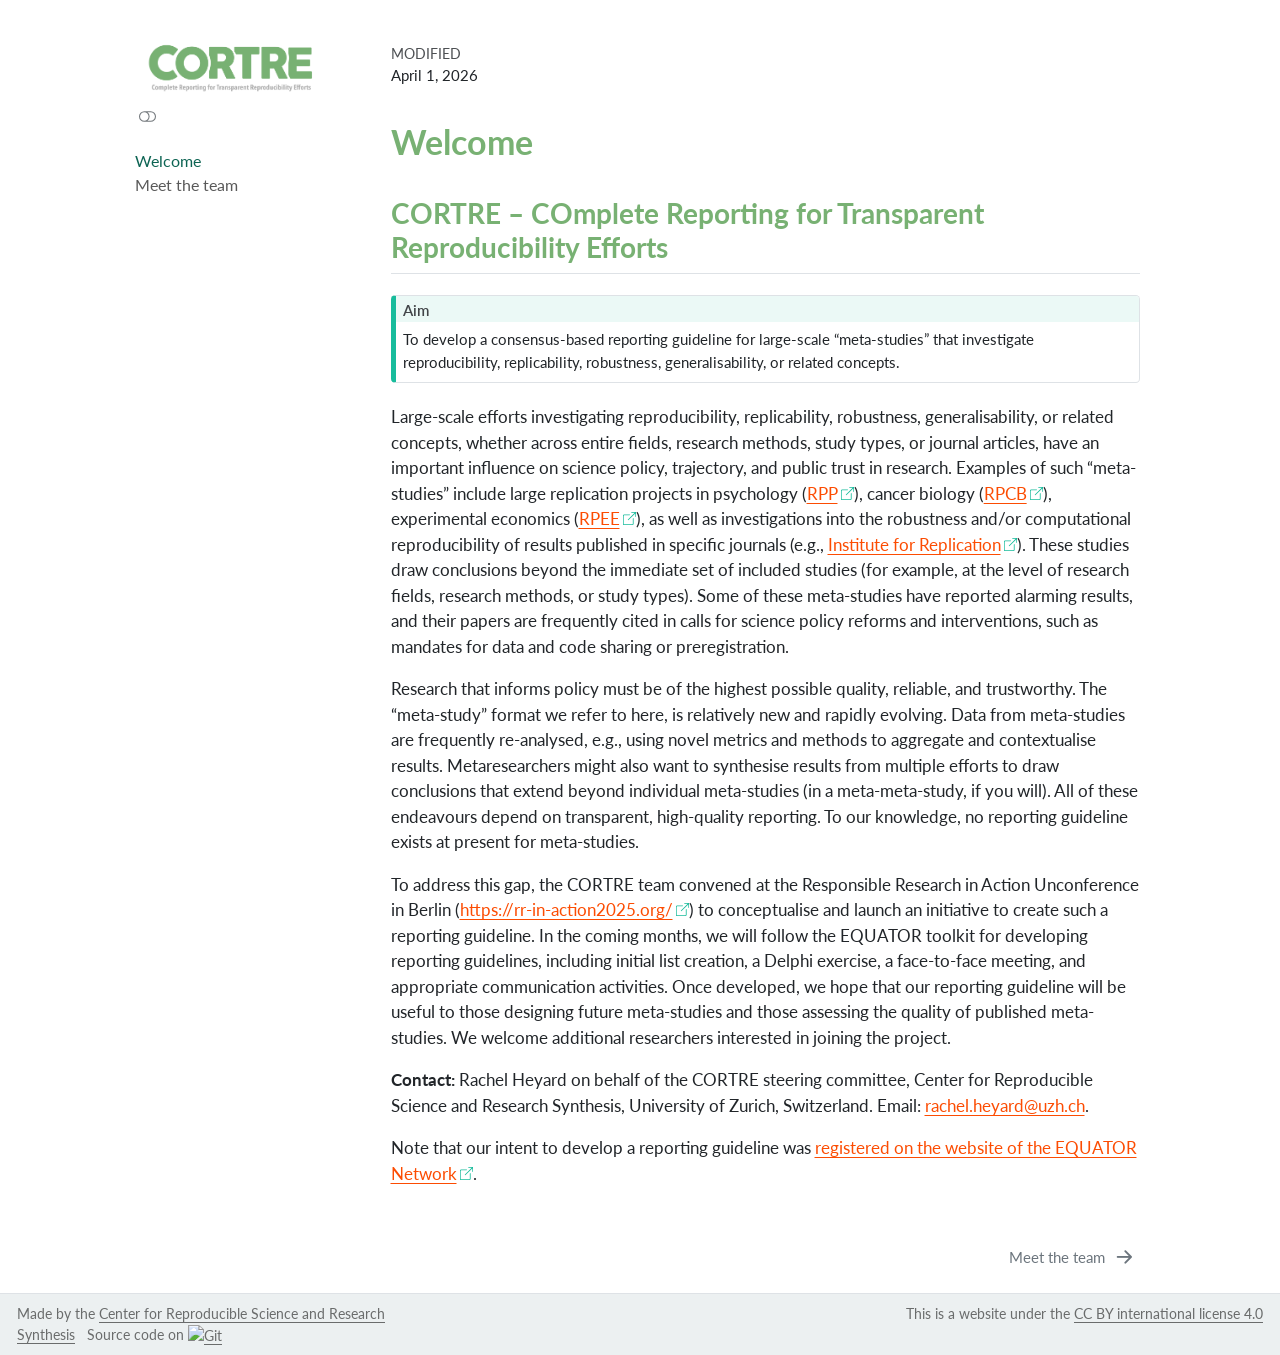
==== index.html @ 46eee714 "Built site for gh-pages" ====
<!DOCTYPE html>
<html xmlns="http://www.w3.org/1999/xhtml" lang="en" xml:lang="en"><head>

<meta charset="utf-8">
<meta name="generator" content="quarto-1.9.36">

<meta name="viewport" content="width=device-width, initial-scale=1.0, user-scalable=yes">

<meta name="author" content="Center for Reproducible Science and Research Synthesis">

<title>Welcome – CORTRE</title>
<style>
/* Default styles provided by pandoc.
** See https://pandoc.org/MANUAL.html#variables-for-html for config info.
*/
code{white-space: pre-wrap;}
span.smallcaps{font-variant: small-caps;}
div.columns{display: flex; gap: min(4vw, 1.5em);}
div.column{flex: auto; overflow-x: auto;}
div.hanging-indent{margin-left: 1.5em; text-indent: -1.5em;}
ul.task-list{list-style: none;}
ul.task-list li input[type="checkbox"] {
  width: 0.8em;
  margin: 0 0.8em 0.2em -1em; /* quarto-specific, see https://github.com/quarto-dev/quarto-cli/issues/4556 */ 
  vertical-align: middle;
}
</style>


<script src="site_libs/quarto-nav/quarto-nav.js"></script>
<script src="site_libs/quarto-nav/headroom.min.js"></script>
<script src="site_libs/clipboard/clipboard.min.js"></script>
<script src="site_libs/quarto-search/autocomplete.umd.js"></script>
<script src="site_libs/quarto-search/fuse.min.js"></script>
<script src="site_libs/quarto-search/quarto-search.js"></script>
<meta name="quarto:offset" content="./">
<link href="./team/index.html" rel="next">
<link href="./img/logo.png" rel="icon" type="image/png">
<script src="site_libs/quarto-html/quarto.js" type="module"></script>
<script src="site_libs/quarto-html/tabsets/tabsets.js" type="module"></script>
<script src="site_libs/quarto-html/popper.min.js"></script>
<script src="site_libs/quarto-html/tippy.umd.min.js"></script>
<script src="site_libs/quarto-html/anchor.min.js"></script>
<link href="site_libs/quarto-html/tippy.css" rel="stylesheet">
<link href="site_libs/quarto-html/quarto-syntax-highlighting-845c23b38eaddc0f92fda52bfe77a8c8.css" rel="stylesheet" class="quarto-color-scheme" id="quarto-text-highlighting-styles">
<link href="site_libs/quarto-html/quarto-syntax-highlighting-dark-f418161beb48e0141c760e455f12af2c.css" rel="stylesheet" class="quarto-color-scheme quarto-color-alternate" id="quarto-text-highlighting-styles">
<link href="site_libs/quarto-html/quarto-syntax-highlighting-845c23b38eaddc0f92fda52bfe77a8c8.css" rel="stylesheet" class="quarto-color-scheme-extra" id="quarto-text-highlighting-styles">
<script src="site_libs/bootstrap/bootstrap.min.js"></script>
<link href="site_libs/bootstrap/bootstrap-icons.css" rel="stylesheet">
<link href="site_libs/bootstrap/bootstrap-385b3a65d18383cbe34762a9bac8a196.min.css" rel="stylesheet" append-hash="true" class="quarto-color-scheme" id="quarto-bootstrap" data-mode="light">
<link href="site_libs/bootstrap/bootstrap-dark-27060ea5892d3bb1ace6aab921f04edb.min.css" rel="stylesheet" append-hash="true" class="quarto-color-scheme quarto-color-alternate" id="quarto-bootstrap" data-mode="dark">
<link href="site_libs/bootstrap/bootstrap-385b3a65d18383cbe34762a9bac8a196.min.css" rel="stylesheet" append-hash="true" class="quarto-color-scheme-extra" id="quarto-bootstrap" data-mode="light">
<script id="quarto-search-options" type="application/json">{
  "location": "sidebar",
  "copy-button": false,
  "collapse-after": 3,
  "panel-placement": "start",
  "type": "textbox",
  "limit": 50,
  "keyboard-shortcut": [
    "f",
    "/",
    "s"
  ],
  "show-item-context": false,
  "language": {
    "search-no-results-text": "No results",
    "search-matching-documents-text": "matching documents",
    "search-copy-link-title": "Copy link to search",
    "search-hide-matches-text": "Hide additional matches",
    "search-more-match-text": "more match in this document",
    "search-more-matches-text": "more matches in this document",
    "search-clear-button-title": "Clear",
    "search-text-placeholder": "",
    "search-detached-cancel-button-title": "Cancel",
    "search-submit-button-title": "Submit",
    "search-label": "Search"
  }
}</script>


<link rel="stylesheet" href="styles.css">
</head>

<body class="nav-sidebar floating fullcontent quarto-light"><script id="quarto-html-before-body" type="application/javascript">
    const toggleBodyColorMode = (bsSheetEl) => {
      const mode = bsSheetEl.getAttribute("data-mode");
      const bodyEl = window.document.querySelector("body");
      if (mode === "dark") {
        bodyEl.classList.add("quarto-dark");
        bodyEl.classList.remove("quarto-light");
      } else {
        bodyEl.classList.add("quarto-light");
        bodyEl.classList.remove("quarto-dark");
      }
    }
    const toggleBodyColorPrimary = () => {
      const bsSheetEl = window.document.querySelector("link#quarto-bootstrap:not([rel=disabled-stylesheet])");
      if (bsSheetEl) {
        toggleBodyColorMode(bsSheetEl);
      }
    }
    const setColorSchemeToggle = (alternate) => {
      const toggles = window.document.querySelectorAll('.quarto-color-scheme-toggle');
      for (let i=0; i < toggles.length; i++) {
        const toggle = toggles[i];
        if (toggle) {
          if (alternate) {
            toggle.classList.add("alternate");
          } else {
            toggle.classList.remove("alternate");
          }
        }
      }
    };
    const toggleColorMode = (alternate) => {
      // Switch the stylesheets
      const primaryStylesheets = window.document.querySelectorAll('link.quarto-color-scheme:not(.quarto-color-alternate)');
      const alternateStylesheets = window.document.querySelectorAll('link.quarto-color-scheme.quarto-color-alternate');
      manageTransitions('#quarto-margin-sidebar .nav-link', false);
      if (alternate) {
        // note: dark is layered on light, we don't disable primary!
        enableStylesheet(alternateStylesheets);
        for (const sheetNode of alternateStylesheets) {
          if (sheetNode.id === "quarto-bootstrap") {
            toggleBodyColorMode(sheetNode);
          }
        }
      } else {
        disableStylesheet(alternateStylesheets);
        enableStylesheet(primaryStylesheets)
        toggleBodyColorPrimary();
      }
      manageTransitions('#quarto-margin-sidebar .nav-link', true);
      // Switch the toggles
      setColorSchemeToggle(alternate)
      // Hack to workaround the fact that safari doesn't
      // properly recolor the scrollbar when toggling (#1455)
      if (navigator.userAgent.indexOf('Safari') > 0 && navigator.userAgent.indexOf('Chrome') == -1) {
        manageTransitions("body", false);
        window.scrollTo(0, 1);
        setTimeout(() => {
          window.scrollTo(0, 0);
          manageTransitions("body", true);
        }, 40);
      }
    }
    const disableStylesheet = (stylesheets) => {
      for (let i=0; i < stylesheets.length; i++) {
        const stylesheet = stylesheets[i];
        stylesheet.rel = 'disabled-stylesheet';
      }
    }
    const enableStylesheet = (stylesheets) => {
      for (let i=0; i < stylesheets.length; i++) {
        const stylesheet = stylesheets[i];
        if(stylesheet.rel !== 'stylesheet') { // for Chrome, which will still FOUC without this check
          stylesheet.rel = 'stylesheet';
        }
      }
    }
    const manageTransitions = (selector, allowTransitions) => {
      const els = window.document.querySelectorAll(selector);
      for (let i=0; i < els.length; i++) {
        const el = els[i];
        if (allowTransitions) {
          el.classList.remove('notransition');
        } else {
          el.classList.add('notransition');
        }
      }
    }
    const isFileUrl = () => {
      return window.location.protocol === 'file:';
    }
    const hasAlternateSentinel = () => {
      let styleSentinel = getColorSchemeSentinel();
      if (styleSentinel !== null) {
        return styleSentinel === "alternate";
      } else {
        return false;
      }
    }
    const setStyleSentinel = (alternate) => {
      const value = alternate ? "alternate" : "default";
      if (!isFileUrl()) {
        window.localStorage.setItem("quarto-color-scheme", value);
      } else {
        localAlternateSentinel = value;
      }
    }
    const getColorSchemeSentinel = () => {
      if (!isFileUrl()) {
        const storageValue = window.localStorage.getItem("quarto-color-scheme");
        return storageValue != null ? storageValue : localAlternateSentinel;
      } else {
        return localAlternateSentinel;
      }
    }
    const toggleGiscusIfUsed = (isAlternate, darkModeDefault) => {
      const baseTheme = document.querySelector('#giscus-base-theme')?.value ?? 'light';
      const alternateTheme = document.querySelector('#giscus-alt-theme')?.value ?? 'dark';
      let newTheme = '';
      if(authorPrefersDark) {
        newTheme = isAlternate ? baseTheme : alternateTheme;
      } else {
        newTheme = isAlternate ? alternateTheme : baseTheme;
      }
      const changeGiscusTheme = () => {
        // From: https://github.com/giscus/giscus/issues/336
        const sendMessage = (message) => {
          const iframe = document.querySelector('iframe.giscus-frame');
          if (!iframe) return;
          iframe.contentWindow.postMessage({ giscus: message }, 'https://giscus.app');
        }
        sendMessage({
          setConfig: {
            theme: newTheme
          }
        });
      }
      const isGiscussLoaded = window.document.querySelector('iframe.giscus-frame') !== null;
      if (isGiscussLoaded) {
        changeGiscusTheme();
      }
    };
    const authorPrefersDark = false;
    const darkModeDefault = authorPrefersDark;
      document.querySelector('link#quarto-text-highlighting-styles.quarto-color-scheme-extra').rel = 'disabled-stylesheet';
      document.querySelector('link#quarto-bootstrap.quarto-color-scheme-extra').rel = 'disabled-stylesheet';
    let localAlternateSentinel = darkModeDefault ? 'alternate' : 'default';
    // Dark / light mode switch
    window.quartoToggleColorScheme = () => {
      // Read the current dark / light value
      let toAlternate = !hasAlternateSentinel();
      toggleColorMode(toAlternate);
      setStyleSentinel(toAlternate);
      toggleGiscusIfUsed(toAlternate, darkModeDefault);
      window.dispatchEvent(new Event('resize'));
    };
    // Switch to dark mode if need be
    if (hasAlternateSentinel()) {
      toggleColorMode(true);
    } else {
      toggleColorMode(false);
    }
  </script>

<div id="quarto-search-results"></div>
  <header id="quarto-header" class="headroom fixed-top">
  <nav class="quarto-secondary-nav">
    <div class="container-fluid d-flex">
      <button type="button" class="quarto-btn-toggle btn" data-bs-toggle="collapse" role="button" data-bs-target=".quarto-sidebar-collapse-item" aria-controls="quarto-sidebar" aria-expanded="false" aria-label="Toggle sidebar navigation" onclick="if (window.quartoToggleHeadroom) { window.quartoToggleHeadroom(); }">
        <i class="bi bi-layout-text-sidebar-reverse"></i>
      </button>
        <nav class="quarto-page-breadcrumbs" aria-label="breadcrumb"><ol class="breadcrumb"><li class="breadcrumb-item"><a href="./index.html">Welcome</a></li></ol></nav>
        <a class="flex-grow-1" role="navigation" data-bs-toggle="collapse" data-bs-target=".quarto-sidebar-collapse-item" aria-controls="quarto-sidebar" aria-expanded="false" aria-label="Toggle sidebar navigation" onclick="if (window.quartoToggleHeadroom) { window.quartoToggleHeadroom(); }">      
        </a>
    </div>
  </nav>
</header>
<!-- content -->
<div id="quarto-content" class="quarto-container page-columns page-rows-contents page-layout-article">
<!-- sidebar -->
  <nav id="quarto-sidebar" class="sidebar collapse collapse-horizontal quarto-sidebar-collapse-item sidebar-navigation floating overflow-auto">
    <div class="pt-lg-2 mt-2 text-left sidebar-header">
      <a href="./index.html" class="sidebar-logo-link">
      <img src="./img/logo.png" alt="" class="sidebar-logo light-content py-0 d-lg-inline d-none">
      <img src="./img/logo.png" alt="" class="sidebar-logo dark-content py-0 d-lg-inline d-none">
      </a>
      <div class="sidebar-tools-main">
  <a href="" class="quarto-color-scheme-toggle quarto-navigation-tool  px-1" onclick="window.quartoToggleColorScheme(); return false;" title="Toggle dark mode"><i class="bi"></i></a>
</div>
      </div>
    <div class="sidebar-menu-container"> 
    <ul class="list-unstyled mt-1">
        <li class="sidebar-item">
  <div class="sidebar-item-container"> 
  <a href="./index.html" class="sidebar-item-text sidebar-link active">
 <span class="menu-text">Welcome</span></a>
  </div>
</li>
        <li class="sidebar-item">
  <div class="sidebar-item-container"> 
  <a href="./team/index.html" class="sidebar-item-text sidebar-link">
 <span class="menu-text">Meet the team</span></a>
  </div>
</li>
    </ul>
    </div>
</nav>
<div id="quarto-sidebar-glass" class="quarto-sidebar-collapse-item" data-bs-toggle="collapse" data-bs-target=".quarto-sidebar-collapse-item"></div>
<!-- margin-sidebar -->
    
<!-- main -->
<main class="content" id="quarto-document-content">


<header id="title-block-header" class="quarto-title-block default">
<div class="quarto-title">
</div>



<div class="quarto-title-meta">

    
  
    <div>
    <div class="quarto-title-meta-heading">Modified</div>
    <div class="quarto-title-meta-contents">
      <p class="date-modified">April 1, 2026</p>
    </div>
  </div>
    
  </div>
  


</header>


<section id="welcome" class="level1 unnumbered">
<h1 class="unnumbered">Welcome</h1>
<section id="cortre-complete-reporting-for-transparent-reproducibility-efforts" class="level2">
<h2 class="anchored" data-anchor-id="cortre-complete-reporting-for-transparent-reproducibility-efforts">CORTRE – COmplete Reporting for Transparent Reproducibility Efforts</h2>
<div class="callout callout-style-default callout-tip no-icon callout-titled">
<div class="callout-header d-flex align-content-center">
<div class="callout-icon-container">
<i class="callout-icon no-icon"></i>
</div>
<div class="callout-title-container flex-fill">
<span class="screen-reader-only">Tip</span>Aim
</div>
</div>
<div class="callout-body-container callout-body">
<p>To develop a consensus-based reporting guideline for large-scale “meta-studies” that investigate reproducibility, replicability, robustness, generalisability, or related concepts.</p>
</div>
</div>
<p>Large-scale efforts investigating reproducibility, replicability, robustness, generalisability, or related concepts, whether across entire fields, research methods, study types, or journal articles, have an important influence on science policy, trajectory, and public trust in research. Examples of such “meta-studies” include large replication projects in psychology (<a href="https://osf.io/ezcuj/" class="external" target="_blank">RPP</a>), cancer biology (<a href="https://www.cos.io/rpcb" class="external" target="_blank">RPCB</a>), experimental economics (<a href="https://doi.org/10.1126/science.aaf0918" class="external" target="_blank">RPEE</a>), as well as investigations into the robustness and/or computational reproducibility of results published in specific journals (e.g., <a href="https://i4replication.org/" class="external" target="_blank">Institute for Replication</a>). These studies draw conclusions beyond the immediate set of included studies (for example, at the level of research fields, research methods, or study types). Some of these meta-studies have reported alarming results, and their papers are frequently cited in calls for science policy reforms and interventions, such as mandates for data and code sharing or preregistration.</p>
<p>Research that informs policy must be of the highest possible quality, reliable, and trustworthy. The “meta-study” format we refer to here, is relatively new and rapidly evolving. Data from meta-studies are frequently re-analysed, e.g., using novel metrics and methods to aggregate and contextualise results. Metaresearchers might also want to synthesise results from multiple efforts to draw conclusions that extend beyond individual meta-studies (in a meta-meta-study, if you will). All of these endeavours depend on transparent, high-quality reporting. To our knowledge, no reporting guideline exists at present for meta-studies.</p>
<p>To address this gap, the CORTRE team convened at the Responsible Research in Action Unconference in Berlin (<a href="https://rr-in-action2025.org/" class="external" target="_blank">https://rr-in-action2025.org/</a>) to conceptualise and launch an initiative to create such a reporting guideline. In the coming months, we will follow the EQUATOR toolkit for developing reporting guidelines, including initial list creation, a Delphi exercise, a face-to-face meeting, and appropriate communication activities. Once developed, we hope that our reporting guideline will be useful to those designing future meta-studies and those assessing the quality of published meta-studies. We welcome additional researchers interested in joining the project.</p>
<p><strong>Contact:</strong> Rachel Heyard on behalf of the CORTRE steering committee, Center for Reproducible Science and Research Synthesis, University of Zurich, Switzerland. Email: <script type="text/javascript">
<!--
h='&#x75;&#122;&#104;&#46;&#x63;&#104;';a='&#64;';n='&#114;&#x61;&#x63;&#104;&#x65;&#108;&#46;&#104;&#x65;&#x79;&#x61;&#114;&#100;';e=n+a+h;
document.write('<a h'+'ref'+'="ma'+'ilto'+':'+e+'" clas'+'s="em' + 'ail email">'+e+'<\/'+'a'+'>');
// -->
</script><noscript>rachel.heyard at uzh dot ch</noscript>.</p>
<p>Note that our intent to develop a reporting guideline was <a href="https://www.equator-network.org/library/reporting-guidelines-under-development/reporting-guidelines-under-development-for-other-study-designs/#CORTRE" class="external" target="_blank">registered on the website of the EQUATOR Network</a>.</p>


</section>
</section>

</main> <!-- /main -->
<script id="quarto-html-after-body" type="application/javascript">
  window.document.addEventListener("DOMContentLoaded", function (event) {
    // Ensure there is a toggle, if there isn't float one in the top right
    if (window.document.querySelector('.quarto-color-scheme-toggle') === null) {
      const a = window.document.createElement('a');
      a.classList.add('top-right');
      a.classList.add('quarto-color-scheme-toggle');
      a.href = "";
      a.onclick = function() { try { window.quartoToggleColorScheme(); } catch {} return false; };
      const i = window.document.createElement("i");
      i.classList.add('bi');
      a.appendChild(i);
      window.document.body.appendChild(a);
    }
    setColorSchemeToggle(hasAlternateSentinel())
    const icon = "";
    const anchorJS = new window.AnchorJS();
    anchorJS.options = {
      placement: 'right',
      icon: icon
    };
    anchorJS.add('.anchored');
    const isCodeAnnotation = (el) => {
      for (const clz of el.classList) {
        if (clz.startsWith('code-annotation-')) {                     
          return true;
        }
      }
      return false;
    }
    const onCopySuccess = function(e) {
      // button target
      const button = e.trigger;
      // don't keep focus
      button.blur();
      // flash "checked"
      button.classList.add('code-copy-button-checked');
      var currentTitle = button.getAttribute("title");
      button.setAttribute("title", "Copied!");
      let tooltip;
      if (window.bootstrap) {
        button.setAttribute("data-bs-toggle", "tooltip");
        button.setAttribute("data-bs-placement", "left");
        button.setAttribute("data-bs-title", "Copied!");
        tooltip = new bootstrap.Tooltip(button, 
          { trigger: "manual", 
            customClass: "code-copy-button-tooltip",
            offset: [0, -8]});
        tooltip.show();    
      }
      setTimeout(function() {
        if (tooltip) {
          tooltip.hide();
          button.removeAttribute("data-bs-title");
          button.removeAttribute("data-bs-toggle");
          button.removeAttribute("data-bs-placement");
        }
        button.setAttribute("title", currentTitle);
        button.classList.remove('code-copy-button-checked');
      }, 1000);
      // clear code selection
      e.clearSelection();
    }
    const getTextToCopy = function(trigger) {
      const outerScaffold = trigger.parentElement.cloneNode(true);
      const codeEl = outerScaffold.querySelector('code');
      for (const childEl of codeEl.children) {
        if (isCodeAnnotation(childEl)) {
          childEl.remove();
        }
      }
      return codeEl.innerText;
    }
    const clipboard = new window.ClipboardJS('.code-copy-button:not([data-in-quarto-modal])', {
      text: getTextToCopy
    });
    clipboard.on('success', onCopySuccess);
    if (window.document.getElementById('quarto-embedded-source-code-modal')) {
      const clipboardModal = new window.ClipboardJS('.code-copy-button[data-in-quarto-modal]', {
        text: getTextToCopy,
        container: window.document.getElementById('quarto-embedded-source-code-modal')
      });
      clipboardModal.on('success', onCopySuccess);
    }
      var localhostRegex = new RegExp(/^(?:http|https):\/\/localhost\:?[0-9]*\//);
      var mailtoRegex = new RegExp(/^mailto:/);
        var filterRegex = new RegExp("https:\/\/CORTRE\.github\.io\/cortre\.github\.io\/");
      var isInternal = (href) => {
          return filterRegex.test(href) || localhostRegex.test(href) || mailtoRegex.test(href);
      }
      // Inspect non-navigation links and adorn them if external
     var links = window.document.querySelectorAll('a[href]:not(.nav-link):not(.navbar-brand):not(.toc-action):not(.sidebar-link):not(.sidebar-item-toggle):not(.pagination-link):not(.no-external):not([aria-hidden]):not(.dropdown-item):not(.quarto-navigation-tool):not(.about-link)');
      for (var i=0; i<links.length; i++) {
        const link = links[i];
        if (!isInternal(link.href)) {
          // undo the damage that might have been done by quarto-nav.js in the case of
          // links that we want to consider external
          if (link.dataset.originalHref !== undefined) {
            link.href = link.dataset.originalHref;
          }
        }
      }
    function tippyHover(el, contentFn, onTriggerFn, onUntriggerFn) {
      const config = {
        allowHTML: true,
        maxWidth: 500,
        delay: 100,
        arrow: false,
        appendTo: function(el) {
            return el.parentElement;
        },
        interactive: true,
        interactiveBorder: 10,
        theme: 'quarto',
        placement: 'bottom-start',
      };
      if (contentFn) {
        config.content = contentFn;
      }
      if (onTriggerFn) {
        config.onTrigger = onTriggerFn;
      }
      if (onUntriggerFn) {
        config.onUntrigger = onUntriggerFn;
      }
      window.tippy(el, config); 
    }
    const noterefs = window.document.querySelectorAll('a[role="doc-noteref"]');
    for (var i=0; i<noterefs.length; i++) {
      const ref = noterefs[i];
      tippyHover(ref, function() {
        // use id or data attribute instead here
        let href = ref.getAttribute('data-footnote-href') || ref.getAttribute('href');
        try { href = new URL(href).hash; } catch {}
        const id = href.replace(/^#\/?/, "");
        const note = window.document.getElementById(id);
        if (note) {
          return note.innerHTML;
        } else {
          return "";
        }
      });
    }
    const xrefs = window.document.querySelectorAll('a.quarto-xref');
    const processXRef = (id, note) => {
      // Strip column container classes
      const stripColumnClz = (el) => {
        el.classList.remove("page-full", "page-columns");
        if (el.children) {
          for (const child of el.children) {
            stripColumnClz(child);
          }
        }
      }
      stripColumnClz(note)
      if (id === null || id.startsWith('sec-')) {
        // Special case sections, only their first couple elements
        const container = document.createElement("div");
        if (note.children && note.children.length > 2) {
          container.appendChild(note.children[0].cloneNode(true));
          for (let i = 1; i < note.children.length; i++) {
            const child = note.children[i];
            if (child.tagName === "P" && child.innerText === "") {
              continue;
            } else {
              container.appendChild(child.cloneNode(true));
              break;
            }
          }
          if (window.Quarto?.typesetMath) {
            window.Quarto.typesetMath(container);
          }
          return container.innerHTML
        } else {
          if (window.Quarto?.typesetMath) {
            window.Quarto.typesetMath(note);
          }
          return note.innerHTML;
        }
      } else {
        // Remove any anchor links if they are present
        const anchorLink = note.querySelector('a.anchorjs-link');
        if (anchorLink) {
          anchorLink.remove();
        }
        if (window.Quarto?.typesetMath) {
          window.Quarto.typesetMath(note);
        }
        if (note.classList.contains("callout")) {
          return note.outerHTML;
        } else {
          return note.innerHTML;
        }
      }
    }
    for (var i=0; i<xrefs.length; i++) {
      const xref = xrefs[i];
      tippyHover(xref, undefined, function(instance) {
        instance.disable();
        let url = xref.getAttribute('href');
        let hash = undefined; 
        if (url.startsWith('#')) {
          hash = url;
        } else {
          try { hash = new URL(url).hash; } catch {}
        }
        if (hash) {
          const id = hash.replace(/^#\/?/, "");
          const note = window.document.getElementById(id);
          if (note !== null) {
            try {
              const html = processXRef(id, note.cloneNode(true));
              instance.setContent(html);
            } finally {
              instance.enable();
              instance.show();
            }
          } else {
            // See if we can fetch this
            fetch(url.split('#')[0])
            .then(res => res.text())
            .then(html => {
              const parser = new DOMParser();
              const htmlDoc = parser.parseFromString(html, "text/html");
              const note = htmlDoc.getElementById(id);
              if (note !== null) {
                const html = processXRef(id, note);
                instance.setContent(html);
              } 
            }).finally(() => {
              instance.enable();
              instance.show();
            });
          }
        } else {
          // See if we can fetch a full url (with no hash to target)
          // This is a special case and we should probably do some content thinning / targeting
          fetch(url)
          .then(res => res.text())
          .then(html => {
            const parser = new DOMParser();
            const htmlDoc = parser.parseFromString(html, "text/html");
            const note = htmlDoc.querySelector('main.content');
            if (note !== null) {
              // This should only happen for chapter cross references
              // (since there is no id in the URL)
              // remove the first header
              if (note.children.length > 0 && note.children[0].tagName === "HEADER") {
                note.children[0].remove();
              }
              const html = processXRef(null, note);
              instance.setContent(html);
            } 
          }).finally(() => {
            instance.enable();
            instance.show();
          });
        }
      }, function(instance) {
      });
    }
        let selectedAnnoteEl;
        const selectorForAnnotation = ( cell, annotation) => {
          let cellAttr = 'data-code-cell="' + cell + '"';
          let lineAttr = 'data-code-annotation="' +  annotation + '"';
          const selector = 'span[' + cellAttr + '][' + lineAttr + ']';
          return selector;
        }
        const selectCodeLines = (annoteEl) => {
          const doc = window.document;
          const targetCell = annoteEl.getAttribute("data-target-cell");
          const targetAnnotation = annoteEl.getAttribute("data-target-annotation");
          const annoteSpan = window.document.querySelector(selectorForAnnotation(targetCell, targetAnnotation));
          const lines = annoteSpan.getAttribute("data-code-lines").split(",");
          const lineIds = lines.map((line) => {
            return targetCell + "-" + line;
          })
          let top = null;
          let height = null;
          let parent = null;
          if (lineIds.length > 0) {
              //compute the position of the single el (top and bottom and make a div)
              const el = window.document.getElementById(lineIds[0]);
              top = el.offsetTop;
              height = el.offsetHeight;
              parent = el.parentElement.parentElement;
            if (lineIds.length > 1) {
              const lastEl = window.document.getElementById(lineIds[lineIds.length - 1]);
              const bottom = lastEl.offsetTop + lastEl.offsetHeight;
              height = bottom - top;
            }
            if (top !== null && height !== null && parent !== null) {
              // cook up a div (if necessary) and position it 
              let div = window.document.getElementById("code-annotation-line-highlight");
              if (div === null) {
                div = window.document.createElement("div");
                div.setAttribute("id", "code-annotation-line-highlight");
                div.style.position = 'absolute';
                parent.appendChild(div);
              }
              div.style.top = top - 2 + "px";
              div.style.height = height + 4 + "px";
              div.style.left = 0;
              let gutterDiv = window.document.getElementById("code-annotation-line-highlight-gutter");
              if (gutterDiv === null) {
                gutterDiv = window.document.createElement("div");
                gutterDiv.setAttribute("id", "code-annotation-line-highlight-gutter");
                gutterDiv.style.position = 'absolute';
                const codeCell = window.document.getElementById(targetCell);
                const gutter = codeCell.querySelector('.code-annotation-gutter');
                gutter.appendChild(gutterDiv);
              }
              gutterDiv.style.top = top - 2 + "px";
              gutterDiv.style.height = height + 4 + "px";
            }
            selectedAnnoteEl = annoteEl;
          }
        };
        const unselectCodeLines = () => {
          const elementsIds = ["code-annotation-line-highlight", "code-annotation-line-highlight-gutter"];
          elementsIds.forEach((elId) => {
            const div = window.document.getElementById(elId);
            if (div) {
              div.remove();
            }
          });
          selectedAnnoteEl = undefined;
        };
          // Handle positioning of the toggle
      window.addEventListener(
        "resize",
        throttle(() => {
          elRect = undefined;
          if (selectedAnnoteEl) {
            selectCodeLines(selectedAnnoteEl);
          }
        }, 10)
      );
      function throttle(fn, ms) {
      let throttle = false;
      let timer;
        return (...args) => {
          if(!throttle) { // first call gets through
              fn.apply(this, args);
              throttle = true;
          } else { // all the others get throttled
              if(timer) clearTimeout(timer); // cancel #2
              timer = setTimeout(() => {
                fn.apply(this, args);
                timer = throttle = false;
              }, ms);
          }
        };
      }
        // Attach click handler to the DT
        const annoteDls = window.document.querySelectorAll('dt[data-target-cell]');
        for (const annoteDlNode of annoteDls) {
          annoteDlNode.addEventListener('click', (event) => {
            const clickedEl = event.target;
            if (clickedEl !== selectedAnnoteEl) {
              unselectCodeLines();
              const activeEl = window.document.querySelector('dt[data-target-cell].code-annotation-active');
              if (activeEl) {
                activeEl.classList.remove('code-annotation-active');
              }
              selectCodeLines(clickedEl);
              clickedEl.classList.add('code-annotation-active');
            } else {
              // Unselect the line
              unselectCodeLines();
              clickedEl.classList.remove('code-annotation-active');
            }
          });
        }
    const findCites = (el) => {
      const parentEl = el.parentElement;
      if (parentEl) {
        const cites = parentEl.dataset.cites;
        if (cites) {
          return {
            el,
            cites: cites.split(' ')
          };
        } else {
          return findCites(el.parentElement)
        }
      } else {
        return undefined;
      }
    };
    var bibliorefs = window.document.querySelectorAll('a[role="doc-biblioref"]');
    for (var i=0; i<bibliorefs.length; i++) {
      const ref = bibliorefs[i];
      const citeInfo = findCites(ref);
      if (citeInfo) {
        tippyHover(citeInfo.el, function() {
          var popup = window.document.createElement('div');
          citeInfo.cites.forEach(function(cite) {
            var citeDiv = window.document.createElement('div');
            citeDiv.classList.add('hanging-indent');
            citeDiv.classList.add('csl-entry');
            var biblioDiv = window.document.getElementById('ref-' + cite);
            if (biblioDiv) {
              citeDiv.innerHTML = biblioDiv.innerHTML;
            }
            popup.appendChild(citeDiv);
          });
          return popup.innerHTML;
        });
      }
    }
  });
  </script>
<nav class="page-navigation">
  <div class="nav-page nav-page-previous">
  </div>
  <div class="nav-page nav-page-next">
      <a href="./team/index.html" class="pagination-link" aria-label="Meet the team">
        <span class="nav-page-text">Meet the team</span> <i class="bi bi-arrow-right-short"></i>
      </a>
  </div>
</nav>
</div> <!-- /content -->
<footer class="footer">
  <div class="nav-footer">
    <div class="nav-footer-left">
<p>Made by the <a href="https://www.crs.uzh.ch/en.html">Center for Reproducible Science and Research Synthesis</a> &nbsp; Source code on <a href="https://github.com/cortre/cortre.github.io"><img src="https://github.githubassets.com/assets/GitHub-Logo-ee398b662d42.png" class="img-fluid" alt="Git" width="55"></a></p>
</div>   
    <div class="nav-footer-center">
      &nbsp;
    </div>
    <div class="nav-footer-right">
<p>This is a website under the <a href="https://creativecommons.org/licenses/by/4.0/">CC BY international license 4.0</a></p>
</div>
  </div>
</footer>




</body></html>
---- site_libs/quarto-html/tippy.css ----
.tippy-box[data-animation=fade][data-state=hidden]{opacity:0}[data-tippy-root]{max-width:calc(100vw - 10px)}.tippy-box{position:relative;background-color:#333;color:#fff;border-radius:4px;font-size:14px;line-height:1.4;white-space:normal;outline:0;transition-property:transform,visibility,opacity}.tippy-box[data-placement^=top]>.tippy-arrow{bottom:0}.tippy-box[data-placement^=top]>.tippy-arrow:before{bottom:-7px;left:0;border-width:8px 8px 0;border-top-color:initial;transform-origin:center top}.tippy-box[data-placement^=bottom]>.tippy-arrow{top:0}.tippy-box[data-placement^=bottom]>.tippy-arrow:before{top:-7px;left:0;border-width:0 8px 8px;border-bottom-color:initial;transform-origin:center bottom}.tippy-box[data-placement^=left]>.tippy-arrow{right:0}.tippy-box[data-placement^=left]>.tippy-arrow:before{border-width:8px 0 8px 8px;border-left-color:initial;right:-7px;transform-origin:center left}.tippy-box[data-placement^=right]>.tippy-arrow{left:0}.tippy-box[data-placement^=right]>.tippy-arrow:before{left:-7px;border-width:8px 8px 8px 0;border-right-color:initial;transform-origin:center right}.tippy-box[data-inertia][data-state=visible]{transition-timing-function:cubic-bezier(.54,1.5,.38,1.11)}.tippy-arrow{width:16px;height:16px;color:#333}.tippy-arrow:before{content:"";position:absolute;border-color:transparent;border-style:solid}.tippy-content{position:relative;padding:5px 9px;z-index:1}
---- site_libs/quarto-html/quarto-syntax-highlighting-845c23b38eaddc0f92fda52bfe77a8c8.css ----
/* quarto syntax highlight colors */
:root {
  --quarto-hl-ot-color: #003B4F;
  --quarto-hl-at-color: #657422;
  --quarto-hl-ss-color: #20794D;
  --quarto-hl-an-color: #5E5E5E;
  --quarto-hl-fu-color: #4758AB;
  --quarto-hl-st-color: #20794D;
  --quarto-hl-cf-color: #003B4F;
  --quarto-hl-op-color: #5E5E5E;
  --quarto-hl-er-color: #AD0000;
  --quarto-hl-bn-color: #AD0000;
  --quarto-hl-al-color: #AD0000;
  --quarto-hl-va-color: #111111;
  --quarto-hl-bu-color: inherit;
  --quarto-hl-ex-color: inherit;
  --quarto-hl-pp-color: #AD0000;
  --quarto-hl-in-color: #5E5E5E;
  --quarto-hl-vs-color: #20794D;
  --quarto-hl-wa-color: #5E5E5E;
  --quarto-hl-do-color: #5E5E5E;
  --quarto-hl-im-color: #00769E;
  --quarto-hl-ch-color: #20794D;
  --quarto-hl-dt-color: #AD0000;
  --quarto-hl-fl-color: #AD0000;
  --quarto-hl-co-color: #5E5E5E;
  --quarto-hl-cv-color: #5E5E5E;
  --quarto-hl-cn-color: #8f5902;
  --quarto-hl-sc-color: #5E5E5E;
  --quarto-hl-dv-color: #AD0000;
  --quarto-hl-kw-color: #003B4F;
}

/* other quarto variables */
:root {
  --quarto-font-monospace: SFMono-Regular, Menlo, Monaco, Consolas, "Liberation Mono", "Courier New", monospace;
}

/* syntax highlight based on Pandoc's rules */
pre > code.sourceCode > span {
  color: #003B4F;
}

code.sourceCode > span {
  color: #003B4F;
}

div.sourceCode,
div.sourceCode pre.sourceCode {
  color: #003B4F;
}

/* Normal */
code span {
  color: #003B4F;
}

/* Alert */
code span.al {
  color: #AD0000;
  font-style: inherit;
}

/* Annotation */
code span.an {
  color: #5E5E5E;
  font-style: inherit;
}

/* Attribute */
code span.at {
  color: #657422;
  font-style: inherit;
}

/* BaseN */
code span.bn {
  color: #AD0000;
  font-style: inherit;
}

/* BuiltIn */
code span.bu {
  font-style: inherit;
}

/* ControlFlow */
code span.cf {
  color: #003B4F;
  font-weight: bold;
  font-style: inherit;
}

/* Char */
code span.ch {
  color: #20794D;
  font-style: inherit;
}

/* Constant */
code span.cn {
  color: #8f5902;
  font-style: inherit;
}

/* Comment */
code span.co {
  color: #5E5E5E;
  font-style: inherit;
}

/* CommentVar */
code span.cv {
  color: #5E5E5E;
  font-style: italic;
}

/* Documentation */
code span.do {
  color: #5E5E5E;
  font-style: italic;
}

/* DataType */
code span.dt {
  color: #AD0000;
  font-style: inherit;
}

/* DecVal */
code span.dv {
  color: #AD0000;
  font-style: inherit;
}

/* Error */
code span.er {
  color: #AD0000;
  font-style: inherit;
}

/* Extension */
code span.ex {
  font-style: inherit;
}

/* Float */
code span.fl {
  color: #AD0000;
  font-style: inherit;
}

/* Function */
code span.fu {
  color: #4758AB;
  font-style: inherit;
}

/* Import */
code span.im {
  color: #00769E;
  font-style: inherit;
}

/* Information */
code span.in {
  color: #5E5E5E;
  font-style: inherit;
}

/* Keyword */
code span.kw {
  color: #003B4F;
  font-weight: bold;
  font-style: inherit;
}

/* Operator */
code span.op {
  color: #5E5E5E;
  font-style: inherit;
}

/* Other */
code span.ot {
  color: #003B4F;
  font-style: inherit;
}

/* Preprocessor */
code span.pp {
  color: #AD0000;
  font-style: inherit;
}

/* SpecialChar */
code span.sc {
  color: #5E5E5E;
  font-style: inherit;
}

/* SpecialString */
code span.ss {
  color: #20794D;
  font-style: inherit;
}

/* String */
code span.st {
  color: #20794D;
  font-style: inherit;
}

/* Variable */
code span.va {
  color: #111111;
  font-style: inherit;
}

/* VerbatimString */
code span.vs {
  color: #20794D;
  font-style: inherit;
}

/* Warning */
code span.wa {
  color: #5E5E5E;
  font-style: italic;
}

.prevent-inlining {
  content: "</";
}

/*# sourceMappingURL=ac89f0bb514bba72461919f78549e31c.css.map */
---- site_libs/quarto-html/quarto-syntax-highlighting-dark-f418161beb48e0141c760e455f12af2c.css ----
/* quarto syntax highlight colors */
:root {
  --quarto-hl-al-color: #f07178;
  --quarto-hl-an-color: #d4d0ab;
  --quarto-hl-at-color: #00e0e0;
  --quarto-hl-bn-color: #d4d0ab;
  --quarto-hl-bu-color: #abe338;
  --quarto-hl-ch-color: #abe338;
  --quarto-hl-co-color: #f8f8f2;
  --quarto-hl-cv-color: #ffd700;
  --quarto-hl-cn-color: #ffd700;
  --quarto-hl-cf-color: #ffa07a;
  --quarto-hl-dt-color: #ffa07a;
  --quarto-hl-dv-color: #d4d0ab;
  --quarto-hl-do-color: #f8f8f2;
  --quarto-hl-er-color: #f07178;
  --quarto-hl-ex-color: #00e0e0;
  --quarto-hl-fl-color: #d4d0ab;
  --quarto-hl-fu-color: #ffa07a;
  --quarto-hl-im-color: #abe338;
  --quarto-hl-in-color: #d4d0ab;
  --quarto-hl-kw-color: #ffa07a;
  --quarto-hl-op-color: #ffa07a;
  --quarto-hl-ot-color: #00e0e0;
  --quarto-hl-pp-color: #dcc6e0;
  --quarto-hl-re-color: #00e0e0;
  --quarto-hl-sc-color: #abe338;
  --quarto-hl-ss-color: #abe338;
  --quarto-hl-st-color: #abe338;
  --quarto-hl-va-color: #00e0e0;
  --quarto-hl-vs-color: #abe338;
  --quarto-hl-wa-color: #dcc6e0;
}

/* other quarto variables */
:root {
  --quarto-font-monospace: SFMono-Regular, Menlo, Monaco, Consolas, "Liberation Mono", "Courier New", monospace;
}

/* syntax highlight based on Pandoc's rules */
pre > code.sourceCode > span {
  color: #f8f8f2;
}

code.sourceCode > span {
  color: #f8f8f2;
}

div.sourceCode,
div.sourceCode pre.sourceCode {
  color: #f8f8f2;
}

/* Normal */
code span {
  color: #f8f8f2;
}

/* Alert */
code span.al {
  color: #f07178;
}

/* Annotation */
code span.an {
  color: #d4d0ab;
}

/* Attribute */
code span.at {
  color: #00e0e0;
}

/* BaseN */
code span.bn {
  color: #d4d0ab;
}

/* BuiltIn */
code span.bu {
  color: #abe338;
}

/* ControlFlow */
code span.cf {
  font-weight: bold;
  color: #ffa07a;
}

/* Char */
code span.ch {
  color: #abe338;
}

/* Constant */
code span.cn {
  color: #ffd700;
}

/* Comment */
code span.co {
  font-style: italic;
  color: #f8f8f2;
}

/* CommentVar */
code span.cv {
  color: #ffd700;
}

/* Documentation */
code span.do {
  color: #f8f8f2;
}

/* DataType */
code span.dt {
  color: #ffa07a;
}

/* DecVal */
code span.dv {
  color: #d4d0ab;
}

/* Error */
code span.er {
  color: #f07178;
  text-decoration: underline;
}

/* Extension */
code span.ex {
  font-weight: bold;
  color: #00e0e0;
}

/* Float */
code span.fl {
  color: #d4d0ab;
}

/* Function */
code span.fu {
  color: #ffa07a;
}

/* Import */
code span.im {
  color: #abe338;
}

/* Information */
code span.in {
  color: #d4d0ab;
}

/* Keyword */
code span.kw {
  font-weight: bold;
  color: #ffa07a;
}

/* Operator */
code span.op {
  color: #ffa07a;
}

/* Other */
code span.ot {
  color: #00e0e0;
}

/* Preprocessor */
code span.pp {
  color: #dcc6e0;
}

/* RegionMarker */
code span.re {
  background-color: #f8f8f2;
  color: #00e0e0;
}

/* SpecialChar */
code span.sc {
  color: #abe338;
}

/* SpecialString */
code span.ss {
  color: #abe338;
}

/* String */
code span.st {
  color: #abe338;
}

/* Variable */
code span.va {
  color: #00e0e0;
}

/* VerbatimString */
code span.vs {
  color: #abe338;
}

/* Warning */
code span.wa {
  color: #dcc6e0;
}

.prevent-inlining {
  content: "</";
}

/*# sourceMappingURL=378c2a0cc31455d06730fbe37c8f3789.css.map */
---- site_libs/quarto-html/quarto-syntax-highlighting-845c23b38eaddc0f92fda52bfe77a8c8.css ----
/* quarto syntax highlight colors */
:root {
  --quarto-hl-ot-color: #003B4F;
  --quarto-hl-at-color: #657422;
  --quarto-hl-ss-color: #20794D;
  --quarto-hl-an-color: #5E5E5E;
  --quarto-hl-fu-color: #4758AB;
  --quarto-hl-st-color: #20794D;
  --quarto-hl-cf-color: #003B4F;
  --quarto-hl-op-color: #5E5E5E;
  --quarto-hl-er-color: #AD0000;
  --quarto-hl-bn-color: #AD0000;
  --quarto-hl-al-color: #AD0000;
  --quarto-hl-va-color: #111111;
  --quarto-hl-bu-color: inherit;
  --quarto-hl-ex-color: inherit;
  --quarto-hl-pp-color: #AD0000;
  --quarto-hl-in-color: #5E5E5E;
  --quarto-hl-vs-color: #20794D;
  --quarto-hl-wa-color: #5E5E5E;
  --quarto-hl-do-color: #5E5E5E;
  --quarto-hl-im-color: #00769E;
  --quarto-hl-ch-color: #20794D;
  --quarto-hl-dt-color: #AD0000;
  --quarto-hl-fl-color: #AD0000;
  --quarto-hl-co-color: #5E5E5E;
  --quarto-hl-cv-color: #5E5E5E;
  --quarto-hl-cn-color: #8f5902;
  --quarto-hl-sc-color: #5E5E5E;
  --quarto-hl-dv-color: #AD0000;
  --quarto-hl-kw-color: #003B4F;
}

/* other quarto variables */
:root {
  --quarto-font-monospace: SFMono-Regular, Menlo, Monaco, Consolas, "Liberation Mono", "Courier New", monospace;
}

/* syntax highlight based on Pandoc's rules */
pre > code.sourceCode > span {
  color: #003B4F;
}

code.sourceCode > span {
  color: #003B4F;
}

div.sourceCode,
div.sourceCode pre.sourceCode {
  color: #003B4F;
}

/* Normal */
code span {
  color: #003B4F;
}

/* Alert */
code span.al {
  color: #AD0000;
  font-style: inherit;
}

/* Annotation */
code span.an {
  color: #5E5E5E;
  font-style: inherit;
}

/* Attribute */
code span.at {
  color: #657422;
  font-style: inherit;
}

/* BaseN */
code span.bn {
  color: #AD0000;
  font-style: inherit;
}

/* BuiltIn */
code span.bu {
  font-style: inherit;
}

/* ControlFlow */
code span.cf {
  color: #003B4F;
  font-weight: bold;
  font-style: inherit;
}

/* Char */
code span.ch {
  color: #20794D;
  font-style: inherit;
}

/* Constant */
code span.cn {
  color: #8f5902;
  font-style: inherit;
}

/* Comment */
code span.co {
  color: #5E5E5E;
  font-style: inherit;
}

/* CommentVar */
code span.cv {
  color: #5E5E5E;
  font-style: italic;
}

/* Documentation */
code span.do {
  color: #5E5E5E;
  font-style: italic;
}

/* DataType */
code span.dt {
  color: #AD0000;
  font-style: inherit;
}

/* DecVal */
code span.dv {
  color: #AD0000;
  font-style: inherit;
}

/* Error */
code span.er {
  color: #AD0000;
  font-style: inherit;
}

/* Extension */
code span.ex {
  font-style: inherit;
}

/* Float */
code span.fl {
  color: #AD0000;
  font-style: inherit;
}

/* Function */
code span.fu {
  color: #4758AB;
  font-style: inherit;
}

/* Import */
code span.im {
  color: #00769E;
  font-style: inherit;
}

/* Information */
code span.in {
  color: #5E5E5E;
  font-style: inherit;
}

/* Keyword */
code span.kw {
  color: #003B4F;
  font-weight: bold;
  font-style: inherit;
}

/* Operator */
code span.op {
  color: #5E5E5E;
  font-style: inherit;
}

/* Other */
code span.ot {
  color: #003B4F;
  font-style: inherit;
}

/* Preprocessor */
code span.pp {
  color: #AD0000;
  font-style: inherit;
}

/* SpecialChar */
code span.sc {
  color: #5E5E5E;
  font-style: inherit;
}

/* SpecialString */
code span.ss {
  color: #20794D;
  font-style: inherit;
}

/* String */
code span.st {
  color: #20794D;
  font-style: inherit;
}

/* Variable */
code span.va {
  color: #111111;
  font-style: inherit;
}

/* VerbatimString */
code span.vs {
  color: #20794D;
  font-style: inherit;
}

/* Warning */
code span.wa {
  color: #5E5E5E;
  font-style: italic;
}

.prevent-inlining {
  content: "</";
}

/*# sourceMappingURL=ac89f0bb514bba72461919f78549e31c.css.map */
---- styles.css ----
/* hyperlink color */
a {
    color: #FC4C02;
}

/* headings color */
h1.title, h1, h2, h3, h4 {
    color: #78B173;
    font-weight: bold;
}

/* table font size */
.kable-table {
  font-size: 85%;
}
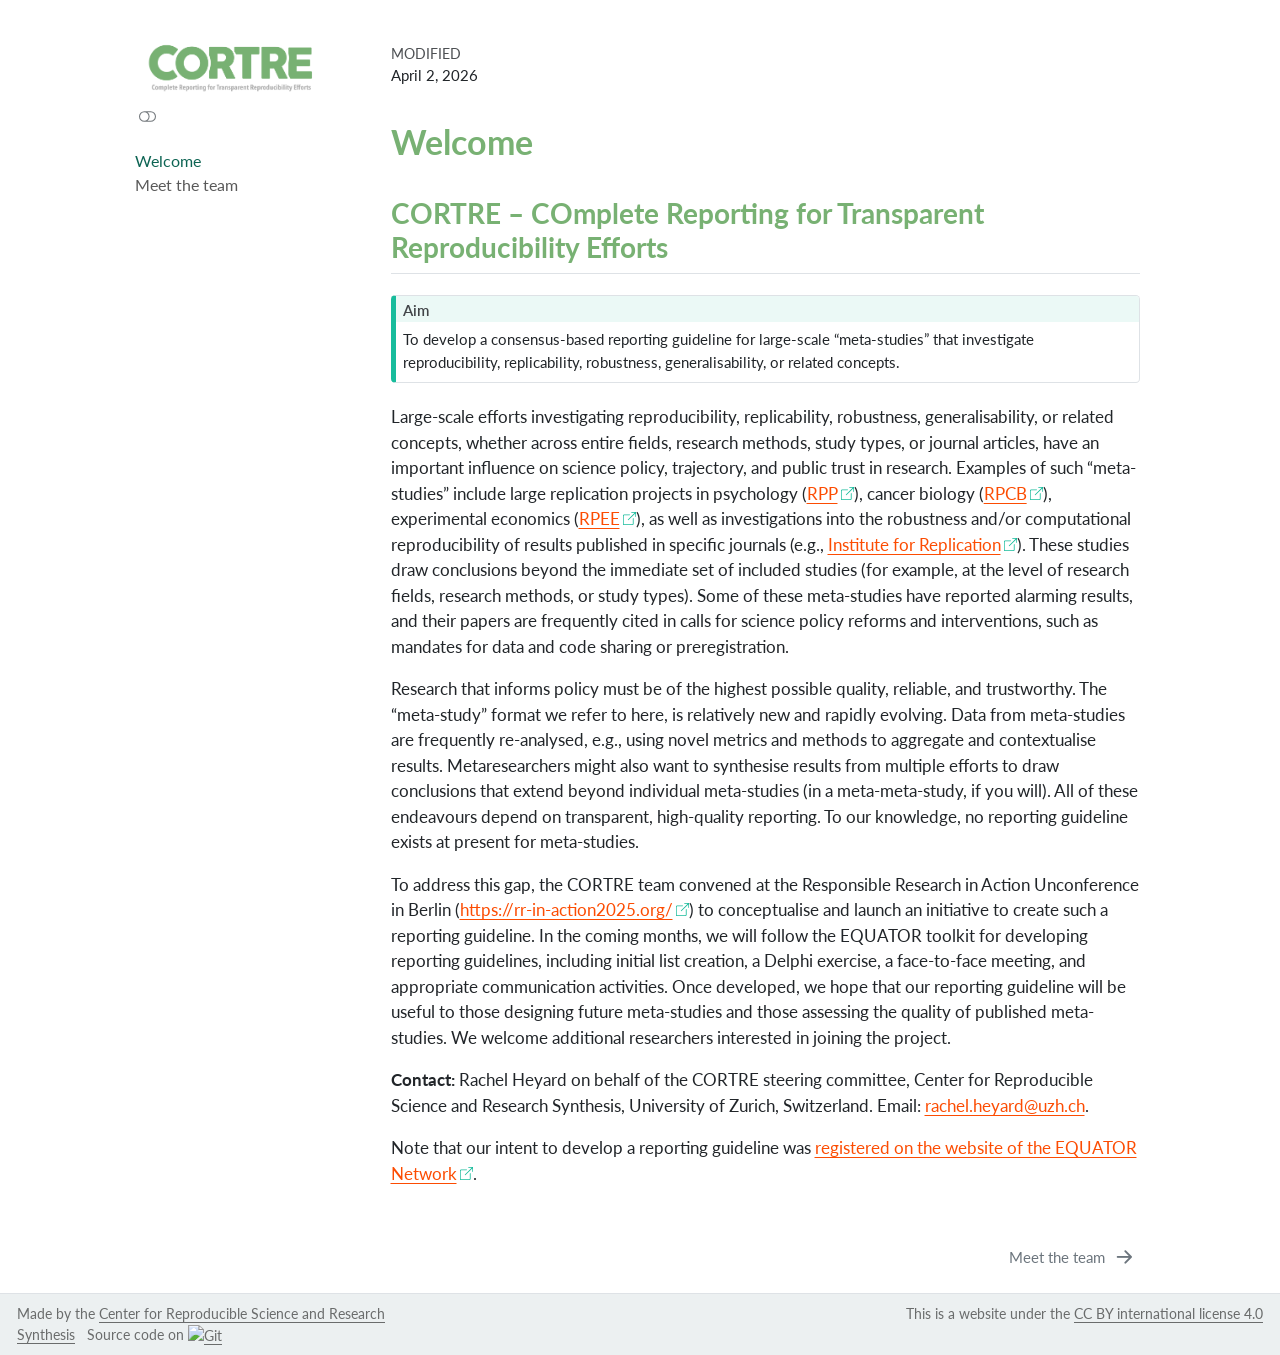
==== commit 8c07a61e: "Built site for gh-pages" ====
--- a/index.html
+++ b/index.html
@@ -309,7 +309,7 @@
     <div>
     <div class="quarto-title-meta-heading">Modified</div>
     <div class="quarto-title-meta-contents">
-      <p class="date-modified">April 1, 2026</p>
+      <p class="date-modified">April 2, 2026</p>
     </div>
   </div>
     
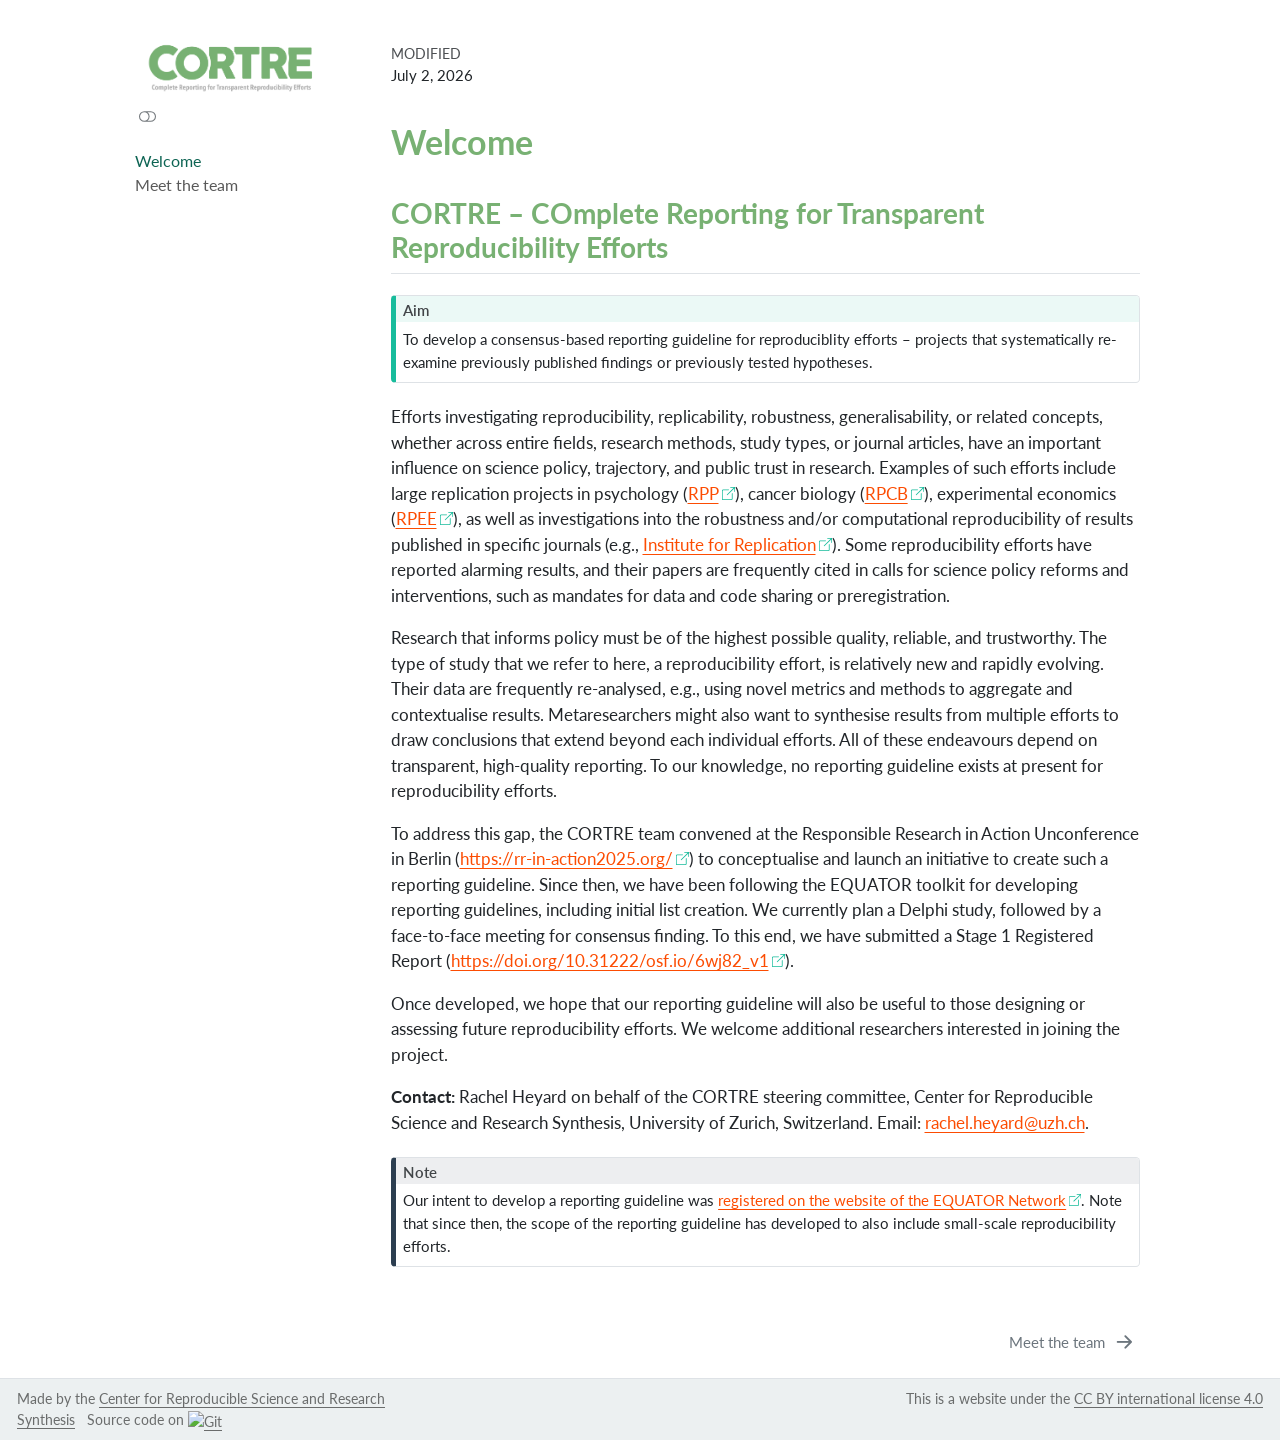
==== commit 03b849cd: "Built site for gh-pages" ====
--- a/index.html
+++ b/index.html
@@ -2,7 +2,7 @@
 <html xmlns="http://www.w3.org/1999/xhtml" lang="en" xml:lang="en"><head>
 
 <meta charset="utf-8">
-<meta name="generator" content="quarto-1.9.36">
+<meta name="generator" content="quarto-1.9.38">
 
 <meta name="viewport" content="width=device-width, initial-scale=1.0, user-scalable=yes">
 
@@ -42,14 +42,14 @@
 <script src="site_libs/quarto-html/tippy.umd.min.js"></script>
 <script src="site_libs/quarto-html/anchor.min.js"></script>
 <link href="site_libs/quarto-html/tippy.css" rel="stylesheet">
-<link href="site_libs/quarto-html/quarto-syntax-highlighting-845c23b38eaddc0f92fda52bfe77a8c8.css" rel="stylesheet" class="quarto-color-scheme" id="quarto-text-highlighting-styles">
-<link href="site_libs/quarto-html/quarto-syntax-highlighting-dark-f418161beb48e0141c760e455f12af2c.css" rel="stylesheet" class="quarto-color-scheme quarto-color-alternate" id="quarto-text-highlighting-styles">
-<link href="site_libs/quarto-html/quarto-syntax-highlighting-845c23b38eaddc0f92fda52bfe77a8c8.css" rel="stylesheet" class="quarto-color-scheme-extra" id="quarto-text-highlighting-styles">
+<link href="site_libs/quarto-html/quarto-syntax-highlighting-15634bcf2e68342d4ad2dfa704d543f6.css" rel="stylesheet" class="quarto-color-scheme" id="quarto-text-highlighting-styles">
+<link href="site_libs/quarto-html/quarto-syntax-highlighting-dark-0a6b7249c26820e032cb0bd839ff02b1.css" rel="stylesheet" class="quarto-color-scheme quarto-color-alternate" id="quarto-text-highlighting-styles">
+<link href="site_libs/quarto-html/quarto-syntax-highlighting-15634bcf2e68342d4ad2dfa704d543f6.css" rel="stylesheet" class="quarto-color-scheme-extra" id="quarto-text-highlighting-styles">
 <script src="site_libs/bootstrap/bootstrap.min.js"></script>
 <link href="site_libs/bootstrap/bootstrap-icons.css" rel="stylesheet">
-<link href="site_libs/bootstrap/bootstrap-385b3a65d18383cbe34762a9bac8a196.min.css" rel="stylesheet" append-hash="true" class="quarto-color-scheme" id="quarto-bootstrap" data-mode="light">
-<link href="site_libs/bootstrap/bootstrap-dark-27060ea5892d3bb1ace6aab921f04edb.min.css" rel="stylesheet" append-hash="true" class="quarto-color-scheme quarto-color-alternate" id="quarto-bootstrap" data-mode="dark">
-<link href="site_libs/bootstrap/bootstrap-385b3a65d18383cbe34762a9bac8a196.min.css" rel="stylesheet" append-hash="true" class="quarto-color-scheme-extra" id="quarto-bootstrap" data-mode="light">
+<link href="site_libs/bootstrap/bootstrap-d0bdbfab0668d4075a65f0c0ceac0826.min.css" rel="stylesheet" append-hash="true" class="quarto-color-scheme" id="quarto-bootstrap" data-mode="light">
+<link href="site_libs/bootstrap/bootstrap-dark-e6d15f21270b83494e174f89b428d11d.min.css" rel="stylesheet" append-hash="true" class="quarto-color-scheme quarto-color-alternate" id="quarto-bootstrap" data-mode="dark">
+<link href="site_libs/bootstrap/bootstrap-d0bdbfab0668d4075a65f0c0ceac0826.min.css" rel="stylesheet" append-hash="true" class="quarto-color-scheme-extra" id="quarto-bootstrap" data-mode="light">
 <script id="quarto-search-options" type="application/json">{
   "location": "sidebar",
   "copy-button": false,
@@ -309,7 +309,7 @@
     <div>
     <div class="quarto-title-meta-heading">Modified</div>
     <div class="quarto-title-meta-contents">
-      <p class="date-modified">April 2, 2026</p>
+      <p class="date-modified">July 2, 2026</p>
     </div>
   </div>
     
@@ -334,19 +334,32 @@
 </div>
 </div>
 <div class="callout-body-container callout-body">
-<p>To develop a consensus-based reporting guideline for large-scale “meta-studies” that investigate reproducibility, replicability, robustness, generalisability, or related concepts.</p>
-</div>
-</div>
-<p>Large-scale efforts investigating reproducibility, replicability, robustness, generalisability, or related concepts, whether across entire fields, research methods, study types, or journal articles, have an important influence on science policy, trajectory, and public trust in research. Examples of such “meta-studies” include large replication projects in psychology (<a href="https://osf.io/ezcuj/" class="external" target="_blank">RPP</a>), cancer biology (<a href="https://www.cos.io/rpcb" class="external" target="_blank">RPCB</a>), experimental economics (<a href="https://doi.org/10.1126/science.aaf0918" class="external" target="_blank">RPEE</a>), as well as investigations into the robustness and/or computational reproducibility of results published in specific journals (e.g., <a href="https://i4replication.org/" class="external" target="_blank">Institute for Replication</a>). These studies draw conclusions beyond the immediate set of included studies (for example, at the level of research fields, research methods, or study types). Some of these meta-studies have reported alarming results, and their papers are frequently cited in calls for science policy reforms and interventions, such as mandates for data and code sharing or preregistration.</p>
-<p>Research that informs policy must be of the highest possible quality, reliable, and trustworthy. The “meta-study” format we refer to here, is relatively new and rapidly evolving. Data from meta-studies are frequently re-analysed, e.g., using novel metrics and methods to aggregate and contextualise results. Metaresearchers might also want to synthesise results from multiple efforts to draw conclusions that extend beyond individual meta-studies (in a meta-meta-study, if you will). All of these endeavours depend on transparent, high-quality reporting. To our knowledge, no reporting guideline exists at present for meta-studies.</p>
-<p>To address this gap, the CORTRE team convened at the Responsible Research in Action Unconference in Berlin (<a href="https://rr-in-action2025.org/" class="external" target="_blank">https://rr-in-action2025.org/</a>) to conceptualise and launch an initiative to create such a reporting guideline. In the coming months, we will follow the EQUATOR toolkit for developing reporting guidelines, including initial list creation, a Delphi exercise, a face-to-face meeting, and appropriate communication activities. Once developed, we hope that our reporting guideline will be useful to those designing future meta-studies and those assessing the quality of published meta-studies. We welcome additional researchers interested in joining the project.</p>
+<p>To develop a consensus-based reporting guideline for reproduciblity efforts – projects that systematically re-examine previously published findings or previously tested hypotheses.</p>
+</div>
+</div>
+<p>Efforts investigating reproducibility, replicability, robustness, generalisability, or related concepts, whether across entire fields, research methods, study types, or journal articles, have an important influence on science policy, trajectory, and public trust in research. Examples of such efforts include large replication projects in psychology (<a href="https://osf.io/ezcuj/" class="external" target="_blank">RPP</a>), cancer biology (<a href="https://www.cos.io/rpcb" class="external" target="_blank">RPCB</a>), experimental economics (<a href="https://doi.org/10.1126/science.aaf0918" class="external" target="_blank">RPEE</a>), as well as investigations into the robustness and/or computational reproducibility of results published in specific journals (e.g., <a href="https://i4replication.org/" class="external" target="_blank">Institute for Replication</a>). Some reproducibility efforts have reported alarming results, and their papers are frequently cited in calls for science policy reforms and interventions, such as mandates for data and code sharing or preregistration.</p>
+<p>Research that informs policy must be of the highest possible quality, reliable, and trustworthy. The type of study that we refer to here, a reproducibility effort, is relatively new and rapidly evolving. Their data are frequently re-analysed, e.g., using novel metrics and methods to aggregate and contextualise results. Metaresearchers might also want to synthesise results from multiple efforts to draw conclusions that extend beyond each individual efforts. All of these endeavours depend on transparent, high-quality reporting. To our knowledge, no reporting guideline exists at present for reproducibility efforts.</p>
+<p>To address this gap, the CORTRE team convened at the Responsible Research in Action Unconference in Berlin (<a href="https://rr-in-action2025.org/" class="external" target="_blank">https://rr-in-action2025.org/</a>) to conceptualise and launch an initiative to create such a reporting guideline. Since then, we have been following the EQUATOR toolkit for developing reporting guidelines, including initial list creation. We currently plan a Delphi study, followed by a face-to-face meeting for consensus finding. To this end, we have submitted a Stage 1 Registered Report (<a href="https://doi.org/10.31222/osf.io/6wj82_v1" class="external" target="_blank">https://doi.org/10.31222/osf.io/6wj82_v1</a>).</p>
+<p>Once developed, we hope that our reporting guideline will also be useful to those designing or assessing future reproducibility efforts. We welcome additional researchers interested in joining the project.</p>
 <p><strong>Contact:</strong> Rachel Heyard on behalf of the CORTRE steering committee, Center for Reproducible Science and Research Synthesis, University of Zurich, Switzerland. Email: <script type="text/javascript">
 <!--
 h='&#x75;&#122;&#104;&#46;&#x63;&#104;';a='&#64;';n='&#114;&#x61;&#x63;&#104;&#x65;&#108;&#46;&#104;&#x65;&#x79;&#x61;&#114;&#100;';e=n+a+h;
 document.write('<a h'+'ref'+'="ma'+'ilto'+':'+e+'" clas'+'s="em' + 'ail email">'+e+'<\/'+'a'+'>');
 // -->
 </script><noscript>rachel.heyard at uzh dot ch</noscript>.</p>
-<p>Note that our intent to develop a reporting guideline was <a href="https://www.equator-network.org/library/reporting-guidelines-under-development/reporting-guidelines-under-development-for-other-study-designs/#CORTRE" class="external" target="_blank">registered on the website of the EQUATOR Network</a>.</p>
+<div class="callout callout-style-default callout-note no-icon callout-titled">
+<div class="callout-header d-flex align-content-center">
+<div class="callout-icon-container">
+<i class="callout-icon no-icon"></i>
+</div>
+<div class="callout-title-container flex-fill">
+<span class="screen-reader-only">Note</span>Note
+</div>
+</div>
+<div class="callout-body-container callout-body">
+<p>Our intent to develop a reporting guideline was <a href="https://www.equator-network.org/library/reporting-guidelines-under-development/reporting-guidelines-under-development-for-other-study-designs/#CORTRE" class="external" target="_blank">registered on the website of the EQUATOR Network</a>. Note that since then, the scope of the reporting guideline has developed to also include small-scale reproducibility efforts.</p>
+</div>
+</div>
 
 
 </section>
--- a/site_libs/quarto-html/quarto-syntax-highlighting-15634bcf2e68342d4ad2dfa704d543f6.css
+++ b/site_libs/quarto-html/quarto-syntax-highlighting-15634bcf2e68342d4ad2dfa704d543f6.css
@@ -0,0 +1,236 @@
+/* quarto syntax highlight colors */
+:root {
+  --quarto-hl-ot-color: #003B4F;
+  --quarto-hl-at-color: #657422;
+  --quarto-hl-ss-color: #20794D;
+  --quarto-hl-an-color: #5E5E5E;
+  --quarto-hl-fu-color: #4758AB;
+  --quarto-hl-st-color: #20794D;
+  --quarto-hl-cf-color: #003B4F;
+  --quarto-hl-op-color: #5E5E5E;
+  --quarto-hl-er-color: #AD0000;
+  --quarto-hl-bn-color: #AD0000;
+  --quarto-hl-al-color: #AD0000;
+  --quarto-hl-va-color: #111111;
+  --quarto-hl-bu-color: inherit;
+  --quarto-hl-ex-color: inherit;
+  --quarto-hl-pp-color: #AD0000;
+  --quarto-hl-in-color: #5E5E5E;
+  --quarto-hl-vs-color: #20794D;
+  --quarto-hl-wa-color: #5E5E5E;
+  --quarto-hl-do-color: #5E5E5E;
+  --quarto-hl-im-color: #00769E;
+  --quarto-hl-ch-color: #20794D;
+  --quarto-hl-dt-color: #AD0000;
+  --quarto-hl-fl-color: #AD0000;
+  --quarto-hl-co-color: #5E5E5E;
+  --quarto-hl-cv-color: #5E5E5E;
+  --quarto-hl-cn-color: #8f5902;
+  --quarto-hl-sc-color: #5E5E5E;
+  --quarto-hl-dv-color: #AD0000;
+  --quarto-hl-kw-color: #003B4F;
+}
+
+/* other quarto variables */
+:root {
+  --quarto-font-monospace: SFMono-Regular, Menlo, Monaco, Consolas, "Liberation Mono", "Courier New", monospace;
+}
+
+/* syntax highlight based on Pandoc's rules */
+pre > code.sourceCode > span {
+  color: #003B4F;
+}
+
+code.sourceCode > span {
+  color: #003B4F;
+}
+
+div.sourceCode,
+div.sourceCode pre.sourceCode {
+  color: #003B4F;
+}
+
+/* Normal */
+code span {
+  color: #003B4F;
+}
+
+/* Alert */
+code span.al {
+  color: #AD0000;
+  font-style: inherit;
+}
+
+/* Annotation */
+code span.an {
+  color: #5E5E5E;
+  font-style: inherit;
+}
+
+/* Attribute */
+code span.at {
+  color: #657422;
+  font-style: inherit;
+}
+
+/* BaseN */
+code span.bn {
+  color: #AD0000;
+  font-style: inherit;
+}
+
+/* BuiltIn */
+code span.bu {
+  font-style: inherit;
+}
+
+/* ControlFlow */
+code span.cf {
+  color: #003B4F;
+  font-weight: bold;
+  font-style: inherit;
+}
+
+/* Char */
+code span.ch {
+  color: #20794D;
+  font-style: inherit;
+}
+
+/* Constant */
+code span.cn {
+  color: #8f5902;
+  font-style: inherit;
+}
+
+/* Comment */
+code span.co {
+  color: #5E5E5E;
+  font-style: inherit;
+}
+
+/* CommentVar */
+code span.cv {
+  color: #5E5E5E;
+  font-style: italic;
+}
+
+/* Documentation */
+code span.do {
+  color: #5E5E5E;
+  font-style: italic;
+}
+
+/* DataType */
+code span.dt {
+  color: #AD0000;
+  font-style: inherit;
+}
+
+/* DecVal */
+code span.dv {
+  color: #AD0000;
+  font-style: inherit;
+}
+
+/* Error */
+code span.er {
+  color: #AD0000;
+  font-style: inherit;
+}
+
+/* Extension */
+code span.ex {
+  font-style: inherit;
+}
+
+/* Float */
+code span.fl {
+  color: #AD0000;
+  font-style: inherit;
+}
+
+/* Function */
+code span.fu {
+  color: #4758AB;
+  font-style: inherit;
+}
+
+/* Import */
+code span.im {
+  color: #00769E;
+  font-style: inherit;
+}
+
+/* Information */
+code span.in {
+  color: #5E5E5E;
+  font-style: inherit;
+}
+
+/* Keyword */
+code span.kw {
+  color: #003B4F;
+  font-weight: bold;
+  font-style: inherit;
+}
+
+/* Operator */
+code span.op {
+  color: #5E5E5E;
+  font-style: inherit;
+}
+
+/* Other */
+code span.ot {
+  color: #003B4F;
+  font-style: inherit;
+}
+
+/* Preprocessor */
+code span.pp {
+  color: #AD0000;
+  font-style: inherit;
+}
+
+/* SpecialChar */
+code span.sc {
+  color: #5E5E5E;
+  font-style: inherit;
+}
+
+/* SpecialString */
+code span.ss {
+  color: #20794D;
+  font-style: inherit;
+}
+
+/* String */
+code span.st {
+  color: #20794D;
+  font-style: inherit;
+}
+
+/* Variable */
+code span.va {
+  color: #111111;
+  font-style: inherit;
+}
+
+/* VerbatimString */
+code span.vs {
+  color: #20794D;
+  font-style: inherit;
+}
+
+/* Warning */
+code span.wa {
+  color: #5E5E5E;
+  font-style: italic;
+}
+
+.prevent-inlining {
+  content: "</";
+}
+
+/*# sourceMappingURL=f23921c56f73e400b49028c9186a1aa0.css.map */
--- a/site_libs/quarto-html/quarto-syntax-highlighting-dark-0a6b7249c26820e032cb0bd839ff02b1.css
+++ b/site_libs/quarto-html/quarto-syntax-highlighting-dark-0a6b7249c26820e032cb0bd839ff02b1.css
@@ -0,0 +1,219 @@
+/* quarto syntax highlight colors */
+:root {
+  --quarto-hl-al-color: #f07178;
+  --quarto-hl-an-color: #d4d0ab;
+  --quarto-hl-at-color: #00e0e0;
+  --quarto-hl-bn-color: #d4d0ab;
+  --quarto-hl-bu-color: #abe338;
+  --quarto-hl-ch-color: #abe338;
+  --quarto-hl-co-color: #f8f8f2;
+  --quarto-hl-cv-color: #ffd700;
+  --quarto-hl-cn-color: #ffd700;
+  --quarto-hl-cf-color: #ffa07a;
+  --quarto-hl-dt-color: #ffa07a;
+  --quarto-hl-dv-color: #d4d0ab;
+  --quarto-hl-do-color: #f8f8f2;
+  --quarto-hl-er-color: #f07178;
+  --quarto-hl-ex-color: #00e0e0;
+  --quarto-hl-fl-color: #d4d0ab;
+  --quarto-hl-fu-color: #ffa07a;
+  --quarto-hl-im-color: #abe338;
+  --quarto-hl-in-color: #d4d0ab;
+  --quarto-hl-kw-color: #ffa07a;
+  --quarto-hl-op-color: #ffa07a;
+  --quarto-hl-ot-color: #00e0e0;
+  --quarto-hl-pp-color: #dcc6e0;
+  --quarto-hl-re-color: #00e0e0;
+  --quarto-hl-sc-color: #abe338;
+  --quarto-hl-ss-color: #abe338;
+  --quarto-hl-st-color: #abe338;
+  --quarto-hl-va-color: #00e0e0;
+  --quarto-hl-vs-color: #abe338;
+  --quarto-hl-wa-color: #dcc6e0;
+}
+
+/* other quarto variables */
+:root {
+  --quarto-font-monospace: SFMono-Regular, Menlo, Monaco, Consolas, "Liberation Mono", "Courier New", monospace;
+}
+
+/* syntax highlight based on Pandoc's rules */
+pre > code.sourceCode > span {
+  color: #f8f8f2;
+}
+
+code.sourceCode > span {
+  color: #f8f8f2;
+}
+
+div.sourceCode,
+div.sourceCode pre.sourceCode {
+  color: #f8f8f2;
+}
+
+/* Normal */
+code span {
+  color: #f8f8f2;
+}
+
+/* Alert */
+code span.al {
+  color: #f07178;
+}
+
+/* Annotation */
+code span.an {
+  color: #d4d0ab;
+}
+
+/* Attribute */
+code span.at {
+  color: #00e0e0;
+}
+
+/* BaseN */
+code span.bn {
+  color: #d4d0ab;
+}
+
+/* BuiltIn */
+code span.bu {
+  color: #abe338;
+}
+
+/* ControlFlow */
+code span.cf {
+  font-weight: bold;
+  color: #ffa07a;
+}
+
+/* Char */
+code span.ch {
+  color: #abe338;
+}
+
+/* Constant */
+code span.cn {
+  color: #ffd700;
+}
+
+/* Comment */
+code span.co {
+  font-style: italic;
+  color: #f8f8f2;
+}
+
+/* CommentVar */
+code span.cv {
+  color: #ffd700;
+}
+
+/* Documentation */
+code span.do {
+  color: #f8f8f2;
+}
+
+/* DataType */
+code span.dt {
+  color: #ffa07a;
+}
+
+/* DecVal */
+code span.dv {
+  color: #d4d0ab;
+}
+
+/* Error */
+code span.er {
+  color: #f07178;
+  text-decoration: underline;
+}
+
+/* Extension */
+code span.ex {
+  font-weight: bold;
+  color: #00e0e0;
+}
+
+/* Float */
+code span.fl {
+  color: #d4d0ab;
+}
+
+/* Function */
+code span.fu {
+  color: #ffa07a;
+}
+
+/* Import */
+code span.im {
+  color: #abe338;
+}
+
+/* Information */
+code span.in {
+  color: #d4d0ab;
+}
+
+/* Keyword */
+code span.kw {
+  font-weight: bold;
+  color: #ffa07a;
+}
+
+/* Operator */
+code span.op {
+  color: #ffa07a;
+}
+
+/* Other */
+code span.ot {
+  color: #00e0e0;
+}
+
+/* Preprocessor */
+code span.pp {
+  color: #dcc6e0;
+}
+
+/* RegionMarker */
+code span.re {
+  background-color: #f8f8f2;
+  color: #00e0e0;
+}
+
+/* SpecialChar */
+code span.sc {
+  color: #abe338;
+}
+
+/* SpecialString */
+code span.ss {
+  color: #abe338;
+}
+
+/* String */
+code span.st {
+  color: #abe338;
+}
+
+/* Variable */
+code span.va {
+  color: #00e0e0;
+}
+
+/* VerbatimString */
+code span.vs {
+  color: #abe338;
+}
+
+/* Warning */
+code span.wa {
+  color: #dcc6e0;
+}
+
+.prevent-inlining {
+  content: "</";
+}
+
+/*# sourceMappingURL=175367c052bafc98bd680af3479823f0.css.map */
--- a/site_libs/quarto-html/quarto-syntax-highlighting-15634bcf2e68342d4ad2dfa704d543f6.css
+++ b/site_libs/quarto-html/quarto-syntax-highlighting-15634bcf2e68342d4ad2dfa704d543f6.css
@@ -0,0 +1,236 @@
+/* quarto syntax highlight colors */
+:root {
+  --quarto-hl-ot-color: #003B4F;
+  --quarto-hl-at-color: #657422;
+  --quarto-hl-ss-color: #20794D;
+  --quarto-hl-an-color: #5E5E5E;
+  --quarto-hl-fu-color: #4758AB;
+  --quarto-hl-st-color: #20794D;
+  --quarto-hl-cf-color: #003B4F;
+  --quarto-hl-op-color: #5E5E5E;
+  --quarto-hl-er-color: #AD0000;
+  --quarto-hl-bn-color: #AD0000;
+  --quarto-hl-al-color: #AD0000;
+  --quarto-hl-va-color: #111111;
+  --quarto-hl-bu-color: inherit;
+  --quarto-hl-ex-color: inherit;
+  --quarto-hl-pp-color: #AD0000;
+  --quarto-hl-in-color: #5E5E5E;
+  --quarto-hl-vs-color: #20794D;
+  --quarto-hl-wa-color: #5E5E5E;
+  --quarto-hl-do-color: #5E5E5E;
+  --quarto-hl-im-color: #00769E;
+  --quarto-hl-ch-color: #20794D;
+  --quarto-hl-dt-color: #AD0000;
+  --quarto-hl-fl-color: #AD0000;
+  --quarto-hl-co-color: #5E5E5E;
+  --quarto-hl-cv-color: #5E5E5E;
+  --quarto-hl-cn-color: #8f5902;
+  --quarto-hl-sc-color: #5E5E5E;
+  --quarto-hl-dv-color: #AD0000;
+  --quarto-hl-kw-color: #003B4F;
+}
+
+/* other quarto variables */
+:root {
+  --quarto-font-monospace: SFMono-Regular, Menlo, Monaco, Consolas, "Liberation Mono", "Courier New", monospace;
+}
+
+/* syntax highlight based on Pandoc's rules */
+pre > code.sourceCode > span {
+  color: #003B4F;
+}
+
+code.sourceCode > span {
+  color: #003B4F;
+}
+
+div.sourceCode,
+div.sourceCode pre.sourceCode {
+  color: #003B4F;
+}
+
+/* Normal */
+code span {
+  color: #003B4F;
+}
+
+/* Alert */
+code span.al {
+  color: #AD0000;
+  font-style: inherit;
+}
+
+/* Annotation */
+code span.an {
+  color: #5E5E5E;
+  font-style: inherit;
+}
+
+/* Attribute */
+code span.at {
+  color: #657422;
+  font-style: inherit;
+}
+
+/* BaseN */
+code span.bn {
+  color: #AD0000;
+  font-style: inherit;
+}
+
+/* BuiltIn */
+code span.bu {
+  font-style: inherit;
+}
+
+/* ControlFlow */
+code span.cf {
+  color: #003B4F;
+  font-weight: bold;
+  font-style: inherit;
+}
+
+/* Char */
+code span.ch {
+  color: #20794D;
+  font-style: inherit;
+}
+
+/* Constant */
+code span.cn {
+  color: #8f5902;
+  font-style: inherit;
+}
+
+/* Comment */
+code span.co {
+  color: #5E5E5E;
+  font-style: inherit;
+}
+
+/* CommentVar */
+code span.cv {
+  color: #5E5E5E;
+  font-style: italic;
+}
+
+/* Documentation */
+code span.do {
+  color: #5E5E5E;
+  font-style: italic;
+}
+
+/* DataType */
+code span.dt {
+  color: #AD0000;
+  font-style: inherit;
+}
+
+/* DecVal */
+code span.dv {
+  color: #AD0000;
+  font-style: inherit;
+}
+
+/* Error */
+code span.er {
+  color: #AD0000;
+  font-style: inherit;
+}
+
+/* Extension */
+code span.ex {
+  font-style: inherit;
+}
+
+/* Float */
+code span.fl {
+  color: #AD0000;
+  font-style: inherit;
+}
+
+/* Function */
+code span.fu {
+  color: #4758AB;
+  font-style: inherit;
+}
+
+/* Import */
+code span.im {
+  color: #00769E;
+  font-style: inherit;
+}
+
+/* Information */
+code span.in {
+  color: #5E5E5E;
+  font-style: inherit;
+}
+
+/* Keyword */
+code span.kw {
+  color: #003B4F;
+  font-weight: bold;
+  font-style: inherit;
+}
+
+/* Operator */
+code span.op {
+  color: #5E5E5E;
+  font-style: inherit;
+}
+
+/* Other */
+code span.ot {
+  color: #003B4F;
+  font-style: inherit;
+}
+
+/* Preprocessor */
+code span.pp {
+  color: #AD0000;
+  font-style: inherit;
+}
+
+/* SpecialChar */
+code span.sc {
+  color: #5E5E5E;
+  font-style: inherit;
+}
+
+/* SpecialString */
+code span.ss {
+  color: #20794D;
+  font-style: inherit;
+}
+
+/* String */
+code span.st {
+  color: #20794D;
+  font-style: inherit;
+}
+
+/* Variable */
+code span.va {
+  color: #111111;
+  font-style: inherit;
+}
+
+/* VerbatimString */
+code span.vs {
+  color: #20794D;
+  font-style: inherit;
+}
+
+/* Warning */
+code span.wa {
+  color: #5E5E5E;
+  font-style: italic;
+}
+
+.prevent-inlining {
+  content: "</";
+}
+
+/*# sourceMappingURL=f23921c56f73e400b49028c9186a1aa0.css.map */
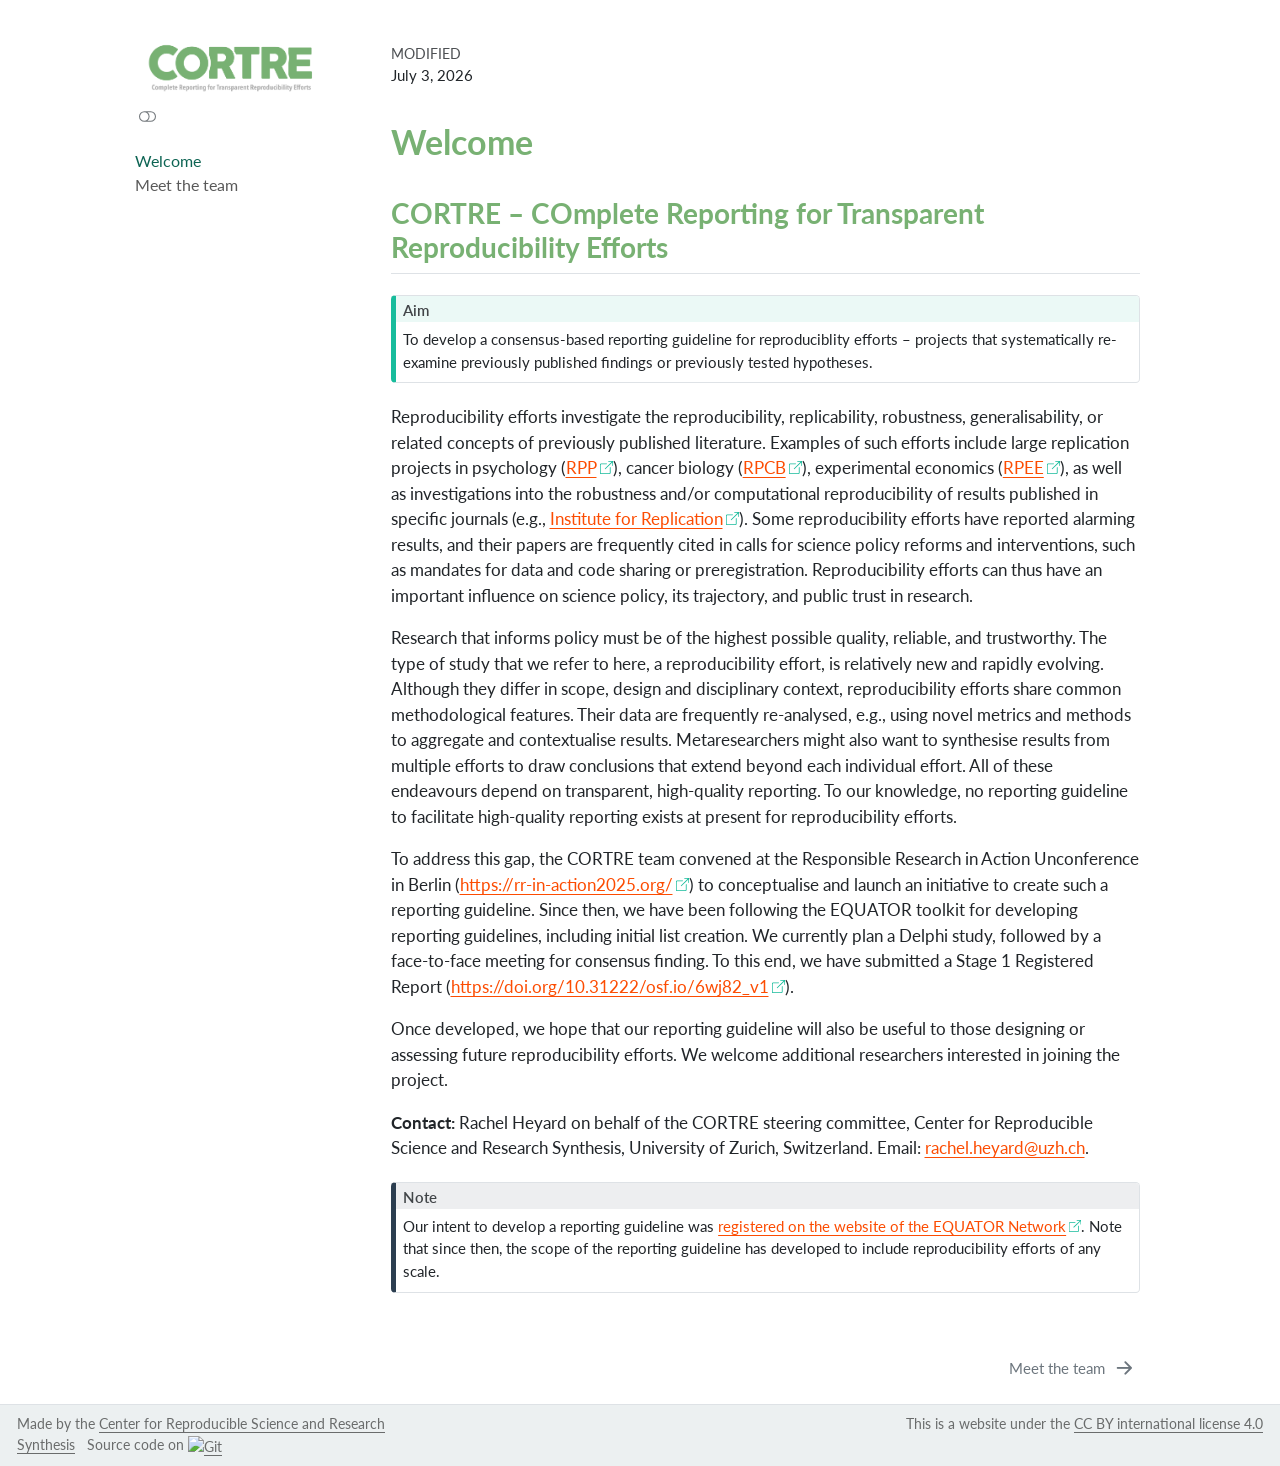
==== commit 50308efe: "Built site for gh-pages" ====
--- a/index.html
+++ b/index.html
@@ -309,7 +309,7 @@
     <div>
     <div class="quarto-title-meta-heading">Modified</div>
     <div class="quarto-title-meta-contents">
-      <p class="date-modified">July 2, 2026</p>
+      <p class="date-modified">July 3, 2026</p>
     </div>
   </div>
     
@@ -337,8 +337,8 @@
 <p>To develop a consensus-based reporting guideline for reproduciblity efforts – projects that systematically re-examine previously published findings or previously tested hypotheses.</p>
 </div>
 </div>
-<p>Efforts investigating reproducibility, replicability, robustness, generalisability, or related concepts, whether across entire fields, research methods, study types, or journal articles, have an important influence on science policy, trajectory, and public trust in research. Examples of such efforts include large replication projects in psychology (<a href="https://osf.io/ezcuj/" class="external" target="_blank">RPP</a>), cancer biology (<a href="https://www.cos.io/rpcb" class="external" target="_blank">RPCB</a>), experimental economics (<a href="https://doi.org/10.1126/science.aaf0918" class="external" target="_blank">RPEE</a>), as well as investigations into the robustness and/or computational reproducibility of results published in specific journals (e.g., <a href="https://i4replication.org/" class="external" target="_blank">Institute for Replication</a>). Some reproducibility efforts have reported alarming results, and their papers are frequently cited in calls for science policy reforms and interventions, such as mandates for data and code sharing or preregistration.</p>
-<p>Research that informs policy must be of the highest possible quality, reliable, and trustworthy. The type of study that we refer to here, a reproducibility effort, is relatively new and rapidly evolving. Their data are frequently re-analysed, e.g., using novel metrics and methods to aggregate and contextualise results. Metaresearchers might also want to synthesise results from multiple efforts to draw conclusions that extend beyond each individual efforts. All of these endeavours depend on transparent, high-quality reporting. To our knowledge, no reporting guideline exists at present for reproducibility efforts.</p>
+<p>Reproducibility efforts investigate the reproducibility, replicability, robustness, generalisability, or related concepts of previously published literature. Examples of such efforts include large replication projects in psychology (<a href="https://osf.io/ezcuj/" class="external" target="_blank">RPP</a>), cancer biology (<a href="https://www.cos.io/rpcb" class="external" target="_blank">RPCB</a>), experimental economics (<a href="https://doi.org/10.1126/science.aaf0918" class="external" target="_blank">RPEE</a>), as well as investigations into the robustness and/or computational reproducibility of results published in specific journals (e.g., <a href="https://i4replication.org/" class="external" target="_blank">Institute for Replication</a>). Some reproducibility efforts have reported alarming results, and their papers are frequently cited in calls for science policy reforms and interventions, such as mandates for data and code sharing or preregistration. Reproducibility efforts can thus have an important influence on science policy, its trajectory, and public trust in research.</p>
+<p>Research that informs policy must be of the highest possible quality, reliable, and trustworthy. The type of study that we refer to here, a reproducibility effort, is relatively new and rapidly evolving. Although they differ in scope, design and disciplinary context, reproducibility efforts share common methodological features. Their data are frequently re-analysed, e.g., using novel metrics and methods to aggregate and contextualise results. Metaresearchers might also want to synthesise results from multiple efforts to draw conclusions that extend beyond each individual effort. All of these endeavours depend on transparent, high-quality reporting. To our knowledge, no reporting guideline to facilitate high-quality reporting exists at present for reproducibility efforts.</p>
 <p>To address this gap, the CORTRE team convened at the Responsible Research in Action Unconference in Berlin (<a href="https://rr-in-action2025.org/" class="external" target="_blank">https://rr-in-action2025.org/</a>) to conceptualise and launch an initiative to create such a reporting guideline. Since then, we have been following the EQUATOR toolkit for developing reporting guidelines, including initial list creation. We currently plan a Delphi study, followed by a face-to-face meeting for consensus finding. To this end, we have submitted a Stage 1 Registered Report (<a href="https://doi.org/10.31222/osf.io/6wj82_v1" class="external" target="_blank">https://doi.org/10.31222/osf.io/6wj82_v1</a>).</p>
 <p>Once developed, we hope that our reporting guideline will also be useful to those designing or assessing future reproducibility efforts. We welcome additional researchers interested in joining the project.</p>
 <p><strong>Contact:</strong> Rachel Heyard on behalf of the CORTRE steering committee, Center for Reproducible Science and Research Synthesis, University of Zurich, Switzerland. Email: <script type="text/javascript">
@@ -357,7 +357,7 @@
 </div>
 </div>
 <div class="callout-body-container callout-body">
-<p>Our intent to develop a reporting guideline was <a href="https://www.equator-network.org/library/reporting-guidelines-under-development/reporting-guidelines-under-development-for-other-study-designs/#CORTRE" class="external" target="_blank">registered on the website of the EQUATOR Network</a>. Note that since then, the scope of the reporting guideline has developed to also include small-scale reproducibility efforts.</p>
+<p>Our intent to develop a reporting guideline was <a href="https://www.equator-network.org/library/reporting-guidelines-under-development/reporting-guidelines-under-development-for-other-study-designs/#CORTRE" class="external" target="_blank">registered on the website of the EQUATOR Network</a>. Note that since then, the scope of the reporting guideline has developed to include reproducibility efforts of any scale.</p>
 </div>
 </div>
 
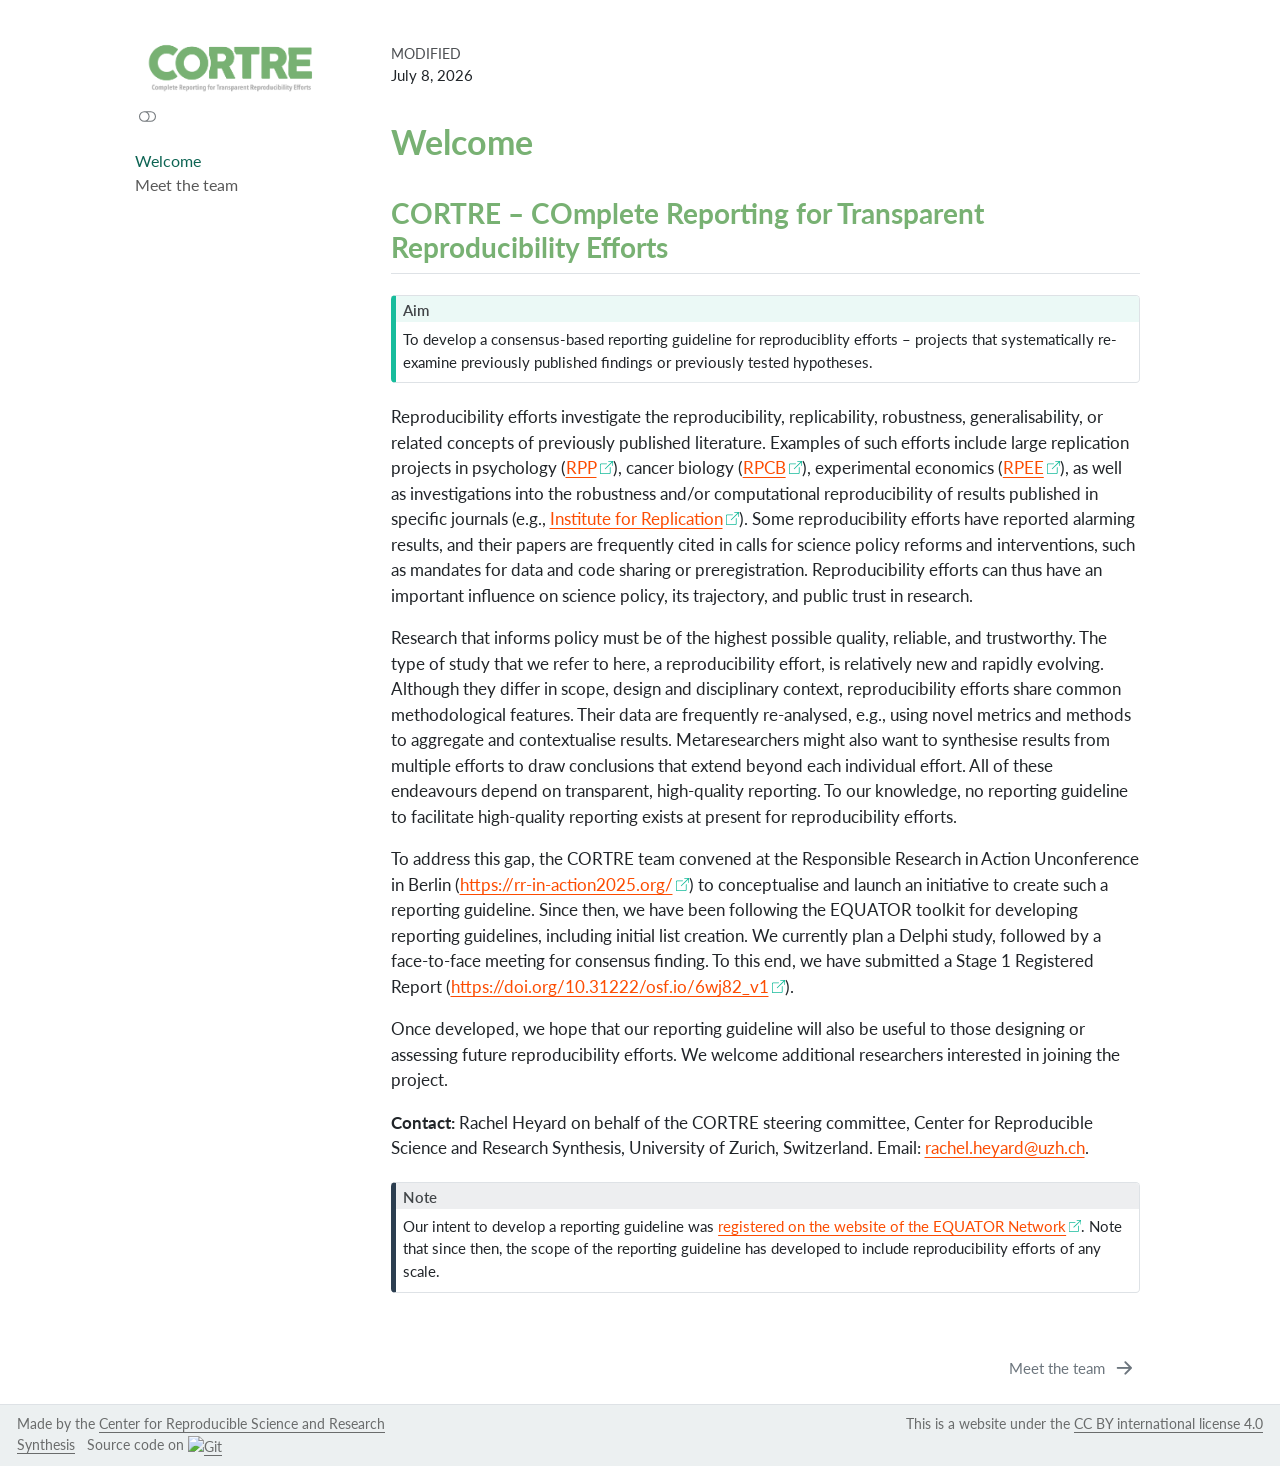
==== commit 3f2e6104: "Built site for gh-pages" ====
--- a/index.html
+++ b/index.html
@@ -309,7 +309,7 @@
     <div>
     <div class="quarto-title-meta-heading">Modified</div>
     <div class="quarto-title-meta-contents">
-      <p class="date-modified">July 3, 2026</p>
+      <p class="date-modified">July 8, 2026</p>
     </div>
   </div>
     
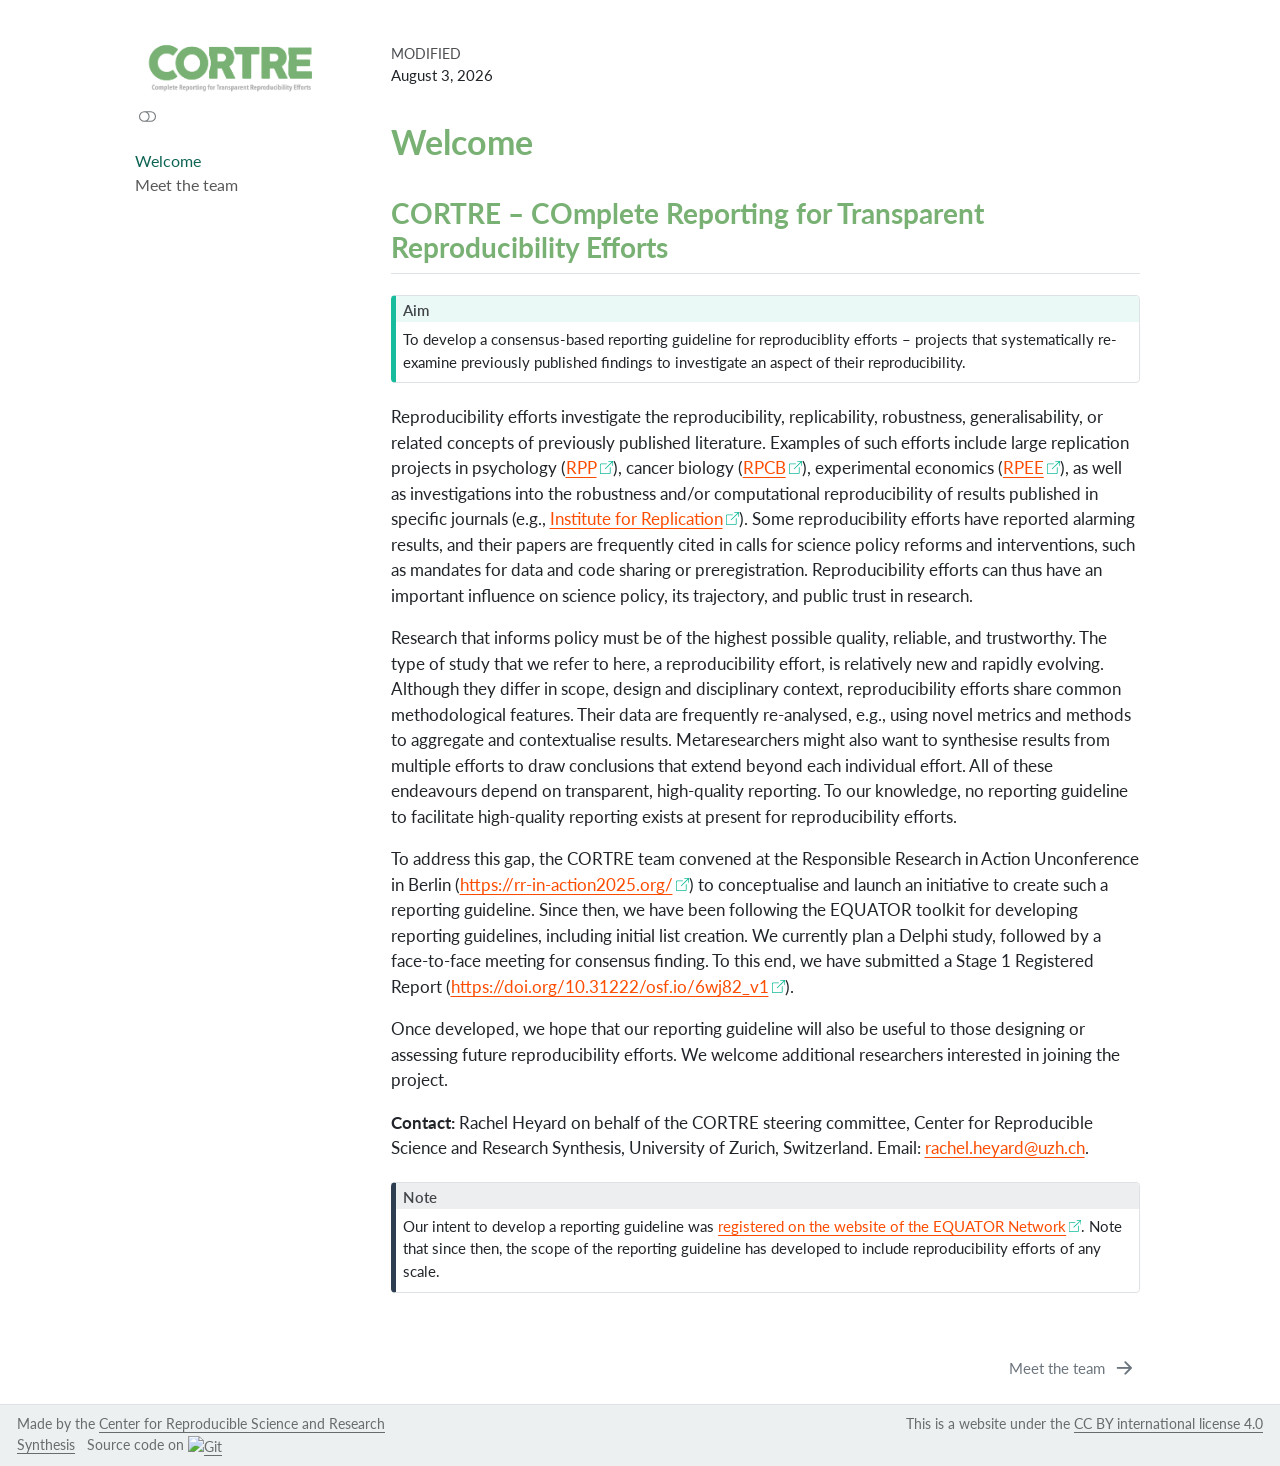
==== commit 42179cbe: "Built site for gh-pages" ====
--- a/index.html
+++ b/index.html
@@ -2,7 +2,7 @@
 <html xmlns="http://www.w3.org/1999/xhtml" lang="en" xml:lang="en"><head>
 
 <meta charset="utf-8">
-<meta name="generator" content="quarto-1.9.38">
+<meta name="generator" content="quarto-1.10.18">
 
 <meta name="viewport" content="width=device-width, initial-scale=1.0, user-scalable=yes">
 
@@ -13,10 +13,13 @@
 /* Default styles provided by pandoc.
 ** See https://pandoc.org/MANUAL.html#variables-for-html for config info.
 */
-code{white-space: pre-wrap;}
 span.smallcaps{font-variant: small-caps;}
-div.columns{display: flex; gap: min(4vw, 1.5em);}
-div.column{flex: auto; overflow-x: auto;}
+div.columns{display: flex; gap: 1.5em;}
+div.column{flex: auto;}
+@media screen {
+div.columns{gap: min(4vw, 1.5em);}
+div.column{overflow-x: auto;}
+}
 div.hanging-indent{margin-left: 1.5em; text-indent: -1.5em;}
 ul.task-list{list-style: none;}
 ul.task-list li input[type="checkbox"] {
@@ -42,14 +45,14 @@
 <script src="site_libs/quarto-html/tippy.umd.min.js"></script>
 <script src="site_libs/quarto-html/anchor.min.js"></script>
 <link href="site_libs/quarto-html/tippy.css" rel="stylesheet">
-<link href="site_libs/quarto-html/quarto-syntax-highlighting-15634bcf2e68342d4ad2dfa704d543f6.css" rel="stylesheet" class="quarto-color-scheme" id="quarto-text-highlighting-styles">
-<link href="site_libs/quarto-html/quarto-syntax-highlighting-dark-0a6b7249c26820e032cb0bd839ff02b1.css" rel="stylesheet" class="quarto-color-scheme quarto-color-alternate" id="quarto-text-highlighting-styles">
-<link href="site_libs/quarto-html/quarto-syntax-highlighting-15634bcf2e68342d4ad2dfa704d543f6.css" rel="stylesheet" class="quarto-color-scheme-extra" id="quarto-text-highlighting-styles">
+<link href="site_libs/quarto-html/quarto-syntax-highlighting-64a204ab8560d761af7679ceaba22944.css" rel="stylesheet" class="quarto-color-scheme" id="quarto-text-highlighting-styles">
+<link href="site_libs/quarto-html/quarto-syntax-highlighting-dark-b85bc7c33db8c58e0ec93c3465666fed.css" rel="stylesheet" class="quarto-color-scheme quarto-color-alternate" id="quarto-text-highlighting-styles">
+<link href="site_libs/quarto-html/quarto-syntax-highlighting-64a204ab8560d761af7679ceaba22944.css" rel="stylesheet" class="quarto-color-scheme-extra" id="quarto-text-highlighting-styles">
 <script src="site_libs/bootstrap/bootstrap.min.js"></script>
 <link href="site_libs/bootstrap/bootstrap-icons.css" rel="stylesheet">
-<link href="site_libs/bootstrap/bootstrap-d0bdbfab0668d4075a65f0c0ceac0826.min.css" rel="stylesheet" append-hash="true" class="quarto-color-scheme" id="quarto-bootstrap" data-mode="light">
-<link href="site_libs/bootstrap/bootstrap-dark-e6d15f21270b83494e174f89b428d11d.min.css" rel="stylesheet" append-hash="true" class="quarto-color-scheme quarto-color-alternate" id="quarto-bootstrap" data-mode="dark">
-<link href="site_libs/bootstrap/bootstrap-d0bdbfab0668d4075a65f0c0ceac0826.min.css" rel="stylesheet" append-hash="true" class="quarto-color-scheme-extra" id="quarto-bootstrap" data-mode="light">
+<link href="site_libs/bootstrap/bootstrap-294745a44dab92468fd191ba8fd9ec4b.min.css" rel="stylesheet" append-hash="true" class="quarto-color-scheme" id="quarto-bootstrap" data-mode="light">
+<link href="site_libs/bootstrap/bootstrap-dark-f25a3cbbe2868227e1d75ed271f263af.min.css" rel="stylesheet" append-hash="true" class="quarto-color-scheme quarto-color-alternate" id="quarto-bootstrap" data-mode="dark">
+<link href="site_libs/bootstrap/bootstrap-294745a44dab92468fd191ba8fd9ec4b.min.css" rel="stylesheet" append-hash="true" class="quarto-color-scheme-extra" id="quarto-bootstrap" data-mode="light">
 <script id="quarto-search-options" type="application/json">{
   "location": "sidebar",
   "copy-button": false,
@@ -309,7 +312,7 @@
     <div>
     <div class="quarto-title-meta-heading">Modified</div>
     <div class="quarto-title-meta-contents">
-      <p class="date-modified">July 8, 2026</p>
+      <p class="date-modified">August 3, 2026</p>
     </div>
   </div>
     
@@ -334,7 +337,7 @@
 </div>
 </div>
 <div class="callout-body-container callout-body">
-<p>To develop a consensus-based reporting guideline for reproduciblity efforts – projects that systematically re-examine previously published findings or previously tested hypotheses.</p>
+<p>To develop a consensus-based reporting guideline for reproduciblity efforts – projects that systematically re-examine previously published findings to investigate an aspect of their reproducibility.</p>
 </div>
 </div>
 <p>Reproducibility efforts investigate the reproducibility, replicability, robustness, generalisability, or related concepts of previously published literature. Examples of such efforts include large replication projects in psychology (<a href="https://osf.io/ezcuj/" class="external" target="_blank">RPP</a>), cancer biology (<a href="https://www.cos.io/rpcb" class="external" target="_blank">RPCB</a>), experimental economics (<a href="https://doi.org/10.1126/science.aaf0918" class="external" target="_blank">RPEE</a>), as well as investigations into the robustness and/or computational reproducibility of results published in specific journals (e.g., <a href="https://i4replication.org/" class="external" target="_blank">Institute for Replication</a>). Some reproducibility efforts have reported alarming results, and their papers are frequently cited in calls for science policy reforms and interventions, such as mandates for data and code sharing or preregistration. Reproducibility efforts can thus have an important influence on science policy, its trajectory, and public trust in research.</p>
--- a/site_libs/quarto-html/quarto-syntax-highlighting-64a204ab8560d761af7679ceaba22944.css
+++ b/site_libs/quarto-html/quarto-syntax-highlighting-64a204ab8560d761af7679ceaba22944.css
@@ -0,0 +1,236 @@
+/* quarto syntax highlight colors */
+:root {
+  --quarto-hl-ot-color: #003B4F;
+  --quarto-hl-at-color: #657422;
+  --quarto-hl-ss-color: #20794D;
+  --quarto-hl-an-color: #5E5E5E;
+  --quarto-hl-fu-color: #4758AB;
+  --quarto-hl-st-color: #20794D;
+  --quarto-hl-cf-color: #003B4F;
+  --quarto-hl-op-color: #5E5E5E;
+  --quarto-hl-er-color: #AD0000;
+  --quarto-hl-bn-color: #AD0000;
+  --quarto-hl-al-color: #AD0000;
+  --quarto-hl-va-color: #111111;
+  --quarto-hl-bu-color: inherit;
+  --quarto-hl-ex-color: inherit;
+  --quarto-hl-pp-color: #AD0000;
+  --quarto-hl-in-color: #5E5E5E;
+  --quarto-hl-vs-color: #20794D;
+  --quarto-hl-wa-color: #5E5E5E;
+  --quarto-hl-do-color: #5E5E5E;
+  --quarto-hl-im-color: #00769E;
+  --quarto-hl-ch-color: #20794D;
+  --quarto-hl-dt-color: #AD0000;
+  --quarto-hl-fl-color: #AD0000;
+  --quarto-hl-co-color: #5E5E5E;
+  --quarto-hl-cv-color: #5E5E5E;
+  --quarto-hl-cn-color: #8f5902;
+  --quarto-hl-sc-color: #5E5E5E;
+  --quarto-hl-dv-color: #AD0000;
+  --quarto-hl-kw-color: #003B4F;
+}
+
+/* other quarto variables */
+:root {
+  --quarto-font-monospace: SFMono-Regular, Menlo, Monaco, Consolas, "Liberation Mono", "Courier New", monospace;
+}
+
+/* syntax highlight based on Pandoc's rules */
+pre > code.sourceCode > span {
+  color: #003B4F;
+}
+
+code.sourceCode > span {
+  color: #003B4F;
+}
+
+div.sourceCode,
+div.sourceCode pre.sourceCode {
+  color: #003B4F;
+}
+
+/* Normal */
+code span {
+  color: #003B4F;
+}
+
+/* Alert */
+code span.al {
+  color: #AD0000;
+  font-style: inherit;
+}
+
+/* Annotation */
+code span.an {
+  color: #5E5E5E;
+  font-style: inherit;
+}
+
+/* Attribute */
+code span.at {
+  color: #657422;
+  font-style: inherit;
+}
+
+/* BaseN */
+code span.bn {
+  color: #AD0000;
+  font-style: inherit;
+}
+
+/* BuiltIn */
+code span.bu {
+  font-style: inherit;
+}
+
+/* ControlFlow */
+code span.cf {
+  color: #003B4F;
+  font-weight: bold;
+  font-style: inherit;
+}
+
+/* Char */
+code span.ch {
+  color: #20794D;
+  font-style: inherit;
+}
+
+/* Constant */
+code span.cn {
+  color: #8f5902;
+  font-style: inherit;
+}
+
+/* Comment */
+code span.co {
+  color: #5E5E5E;
+  font-style: inherit;
+}
+
+/* CommentVar */
+code span.cv {
+  color: #5E5E5E;
+  font-style: italic;
+}
+
+/* Documentation */
+code span.do {
+  color: #5E5E5E;
+  font-style: italic;
+}
+
+/* DataType */
+code span.dt {
+  color: #AD0000;
+  font-style: inherit;
+}
+
+/* DecVal */
+code span.dv {
+  color: #AD0000;
+  font-style: inherit;
+}
+
+/* Error */
+code span.er {
+  color: #AD0000;
+  font-style: inherit;
+}
+
+/* Extension */
+code span.ex {
+  font-style: inherit;
+}
+
+/* Float */
+code span.fl {
+  color: #AD0000;
+  font-style: inherit;
+}
+
+/* Function */
+code span.fu {
+  color: #4758AB;
+  font-style: inherit;
+}
+
+/* Import */
+code span.im {
+  color: #00769E;
+  font-style: inherit;
+}
+
+/* Information */
+code span.in {
+  color: #5E5E5E;
+  font-style: inherit;
+}
+
+/* Keyword */
+code span.kw {
+  color: #003B4F;
+  font-weight: bold;
+  font-style: inherit;
+}
+
+/* Operator */
+code span.op {
+  color: #5E5E5E;
+  font-style: inherit;
+}
+
+/* Other */
+code span.ot {
+  color: #003B4F;
+  font-style: inherit;
+}
+
+/* Preprocessor */
+code span.pp {
+  color: #AD0000;
+  font-style: inherit;
+}
+
+/* SpecialChar */
+code span.sc {
+  color: #5E5E5E;
+  font-style: inherit;
+}
+
+/* SpecialString */
+code span.ss {
+  color: #20794D;
+  font-style: inherit;
+}
+
+/* String */
+code span.st {
+  color: #20794D;
+  font-style: inherit;
+}
+
+/* Variable */
+code span.va {
+  color: #111111;
+  font-style: inherit;
+}
+
+/* VerbatimString */
+code span.vs {
+  color: #20794D;
+  font-style: inherit;
+}
+
+/* Warning */
+code span.wa {
+  color: #5E5E5E;
+  font-style: italic;
+}
+
+.prevent-inlining {
+  content: "</";
+}
+
+/*# sourceMappingURL=9d8d5bb603a83b8298b89080a598c93b.css.map */
--- a/site_libs/quarto-html/quarto-syntax-highlighting-dark-b85bc7c33db8c58e0ec93c3465666fed.css
+++ b/site_libs/quarto-html/quarto-syntax-highlighting-dark-b85bc7c33db8c58e0ec93c3465666fed.css
@@ -0,0 +1,219 @@
+/* quarto syntax highlight colors */
+:root {
+  --quarto-hl-al-color: #f07178;
+  --quarto-hl-an-color: #d4d0ab;
+  --quarto-hl-at-color: #00e0e0;
+  --quarto-hl-bn-color: #d4d0ab;
+  --quarto-hl-bu-color: #abe338;
+  --quarto-hl-ch-color: #abe338;
+  --quarto-hl-co-color: #f8f8f2;
+  --quarto-hl-cv-color: #ffd700;
+  --quarto-hl-cn-color: #ffd700;
+  --quarto-hl-cf-color: #ffa07a;
+  --quarto-hl-dt-color: #ffa07a;
+  --quarto-hl-dv-color: #d4d0ab;
+  --quarto-hl-do-color: #f8f8f2;
+  --quarto-hl-er-color: #f07178;
+  --quarto-hl-ex-color: #00e0e0;
+  --quarto-hl-fl-color: #d4d0ab;
+  --quarto-hl-fu-color: #ffa07a;
+  --quarto-hl-im-color: #abe338;
+  --quarto-hl-in-color: #d4d0ab;
+  --quarto-hl-kw-color: #ffa07a;
+  --quarto-hl-op-color: #ffa07a;
+  --quarto-hl-ot-color: #00e0e0;
+  --quarto-hl-pp-color: #dcc6e0;
+  --quarto-hl-re-color: #00e0e0;
+  --quarto-hl-sc-color: #abe338;
+  --quarto-hl-ss-color: #abe338;
+  --quarto-hl-st-color: #abe338;
+  --quarto-hl-va-color: #00e0e0;
+  --quarto-hl-vs-color: #abe338;
+  --quarto-hl-wa-color: #dcc6e0;
+}
+
+/* other quarto variables */
+:root {
+  --quarto-font-monospace: SFMono-Regular, Menlo, Monaco, Consolas, "Liberation Mono", "Courier New", monospace;
+}
+
+/* syntax highlight based on Pandoc's rules */
+pre > code.sourceCode > span {
+  color: #f8f8f2;
+}
+
+code.sourceCode > span {
+  color: #f8f8f2;
+}
+
+div.sourceCode,
+div.sourceCode pre.sourceCode {
+  color: #f8f8f2;
+}
+
+/* Normal */
+code span {
+  color: #f8f8f2;
+}
+
+/* Alert */
+code span.al {
+  color: #f07178;
+}
+
+/* Annotation */
+code span.an {
+  color: #d4d0ab;
+}
+
+/* Attribute */
+code span.at {
+  color: #00e0e0;
+}
+
+/* BaseN */
+code span.bn {
+  color: #d4d0ab;
+}
+
+/* BuiltIn */
+code span.bu {
+  color: #abe338;
+}
+
+/* ControlFlow */
+code span.cf {
+  font-weight: bold;
+  color: #ffa07a;
+}
+
+/* Char */
+code span.ch {
+  color: #abe338;
+}
+
+/* Constant */
+code span.cn {
+  color: #ffd700;
+}
+
+/* Comment */
+code span.co {
+  font-style: italic;
+  color: #f8f8f2;
+}
+
+/* CommentVar */
+code span.cv {
+  color: #ffd700;
+}
+
+/* Documentation */
+code span.do {
+  color: #f8f8f2;
+}
+
+/* DataType */
+code span.dt {
+  color: #ffa07a;
+}
+
+/* DecVal */
+code span.dv {
+  color: #d4d0ab;
+}
+
+/* Error */
+code span.er {
+  color: #f07178;
+  text-decoration: underline;
+}
+
+/* Extension */
+code span.ex {
+  font-weight: bold;
+  color: #00e0e0;
+}
+
+/* Float */
+code span.fl {
+  color: #d4d0ab;
+}
+
+/* Function */
+code span.fu {
+  color: #ffa07a;
+}
+
+/* Import */
+code span.im {
+  color: #abe338;
+}
+
+/* Information */
+code span.in {
+  color: #d4d0ab;
+}
+
+/* Keyword */
+code span.kw {
+  font-weight: bold;
+  color: #ffa07a;
+}
+
+/* Operator */
+code span.op {
+  color: #ffa07a;
+}
+
+/* Other */
+code span.ot {
+  color: #00e0e0;
+}
+
+/* Preprocessor */
+code span.pp {
+  color: #dcc6e0;
+}
+
+/* RegionMarker */
+code span.re {
+  background-color: #f8f8f2;
+  color: #00e0e0;
+}
+
+/* SpecialChar */
+code span.sc {
+  color: #abe338;
+}
+
+/* SpecialString */
+code span.ss {
+  color: #abe338;
+}
+
+/* String */
+code span.st {
+  color: #abe338;
+}
+
+/* Variable */
+code span.va {
+  color: #00e0e0;
+}
+
+/* VerbatimString */
+code span.vs {
+  color: #abe338;
+}
+
+/* Warning */
+code span.wa {
+  color: #dcc6e0;
+}
+
+.prevent-inlining {
+  content: "</";
+}
+
+/*# sourceMappingURL=4ed8f1090dec6531da29ab00902aa718.css.map */
--- a/site_libs/quarto-html/quarto-syntax-highlighting-64a204ab8560d761af7679ceaba22944.css
+++ b/site_libs/quarto-html/quarto-syntax-highlighting-64a204ab8560d761af7679ceaba22944.css
@@ -0,0 +1,236 @@
+/* quarto syntax highlight colors */
+:root {
+  --quarto-hl-ot-color: #003B4F;
+  --quarto-hl-at-color: #657422;
+  --quarto-hl-ss-color: #20794D;
+  --quarto-hl-an-color: #5E5E5E;
+  --quarto-hl-fu-color: #4758AB;
+  --quarto-hl-st-color: #20794D;
+  --quarto-hl-cf-color: #003B4F;
+  --quarto-hl-op-color: #5E5E5E;
+  --quarto-hl-er-color: #AD0000;
+  --quarto-hl-bn-color: #AD0000;
+  --quarto-hl-al-color: #AD0000;
+  --quarto-hl-va-color: #111111;
+  --quarto-hl-bu-color: inherit;
+  --quarto-hl-ex-color: inherit;
+  --quarto-hl-pp-color: #AD0000;
+  --quarto-hl-in-color: #5E5E5E;
+  --quarto-hl-vs-color: #20794D;
+  --quarto-hl-wa-color: #5E5E5E;
+  --quarto-hl-do-color: #5E5E5E;
+  --quarto-hl-im-color: #00769E;
+  --quarto-hl-ch-color: #20794D;
+  --quarto-hl-dt-color: #AD0000;
+  --quarto-hl-fl-color: #AD0000;
+  --quarto-hl-co-color: #5E5E5E;
+  --quarto-hl-cv-color: #5E5E5E;
+  --quarto-hl-cn-color: #8f5902;
+  --quarto-hl-sc-color: #5E5E5E;
+  --quarto-hl-dv-color: #AD0000;
+  --quarto-hl-kw-color: #003B4F;
+}
+
+/* other quarto variables */
+:root {
+  --quarto-font-monospace: SFMono-Regular, Menlo, Monaco, Consolas, "Liberation Mono", "Courier New", monospace;
+}
+
+/* syntax highlight based on Pandoc's rules */
+pre > code.sourceCode > span {
+  color: #003B4F;
+}
+
+code.sourceCode > span {
+  color: #003B4F;
+}
+
+div.sourceCode,
+div.sourceCode pre.sourceCode {
+  color: #003B4F;
+}
+
+/* Normal */
+code span {
+  color: #003B4F;
+}
+
+/* Alert */
+code span.al {
+  color: #AD0000;
+  font-style: inherit;
+}
+
+/* Annotation */
+code span.an {
+  color: #5E5E5E;
+  font-style: inherit;
+}
+
+/* Attribute */
+code span.at {
+  color: #657422;
+  font-style: inherit;
+}
+
+/* BaseN */
+code span.bn {
+  color: #AD0000;
+  font-style: inherit;
+}
+
+/* BuiltIn */
+code span.bu {
+  font-style: inherit;
+}
+
+/* ControlFlow */
+code span.cf {
+  color: #003B4F;
+  font-weight: bold;
+  font-style: inherit;
+}
+
+/* Char */
+code span.ch {
+  color: #20794D;
+  font-style: inherit;
+}
+
+/* Constant */
+code span.cn {
+  color: #8f5902;
+  font-style: inherit;
+}
+
+/* Comment */
+code span.co {
+  color: #5E5E5E;
+  font-style: inherit;
+}
+
+/* CommentVar */
+code span.cv {
+  color: #5E5E5E;
+  font-style: italic;
+}
+
+/* Documentation */
+code span.do {
+  color: #5E5E5E;
+  font-style: italic;
+}
+
+/* DataType */
+code span.dt {
+  color: #AD0000;
+  font-style: inherit;
+}
+
+/* DecVal */
+code span.dv {
+  color: #AD0000;
+  font-style: inherit;
+}
+
+/* Error */
+code span.er {
+  color: #AD0000;
+  font-style: inherit;
+}
+
+/* Extension */
+code span.ex {
+  font-style: inherit;
+}
+
+/* Float */
+code span.fl {
+  color: #AD0000;
+  font-style: inherit;
+}
+
+/* Function */
+code span.fu {
+  color: #4758AB;
+  font-style: inherit;
+}
+
+/* Import */
+code span.im {
+  color: #00769E;
+  font-style: inherit;
+}
+
+/* Information */
+code span.in {
+  color: #5E5E5E;
+  font-style: inherit;
+}
+
+/* Keyword */
+code span.kw {
+  color: #003B4F;
+  font-weight: bold;
+  font-style: inherit;
+}
+
+/* Operator */
+code span.op {
+  color: #5E5E5E;
+  font-style: inherit;
+}
+
+/* Other */
+code span.ot {
+  color: #003B4F;
+  font-style: inherit;
+}
+
+/* Preprocessor */
+code span.pp {
+  color: #AD0000;
+  font-style: inherit;
+}
+
+/* SpecialChar */
+code span.sc {
+  color: #5E5E5E;
+  font-style: inherit;
+}
+
+/* SpecialString */
+code span.ss {
+  color: #20794D;
+  font-style: inherit;
+}
+
+/* String */
+code span.st {
+  color: #20794D;
+  font-style: inherit;
+}
+
+/* Variable */
+code span.va {
+  color: #111111;
+  font-style: inherit;
+}
+
+/* VerbatimString */
+code span.vs {
+  color: #20794D;
+  font-style: inherit;
+}
+
+/* Warning */
+code span.wa {
+  color: #5E5E5E;
+  font-style: italic;
+}
+
+.prevent-inlining {
+  content: "</";
+}
+
+/*# sourceMappingURL=9d8d5bb603a83b8298b89080a598c93b.css.map */
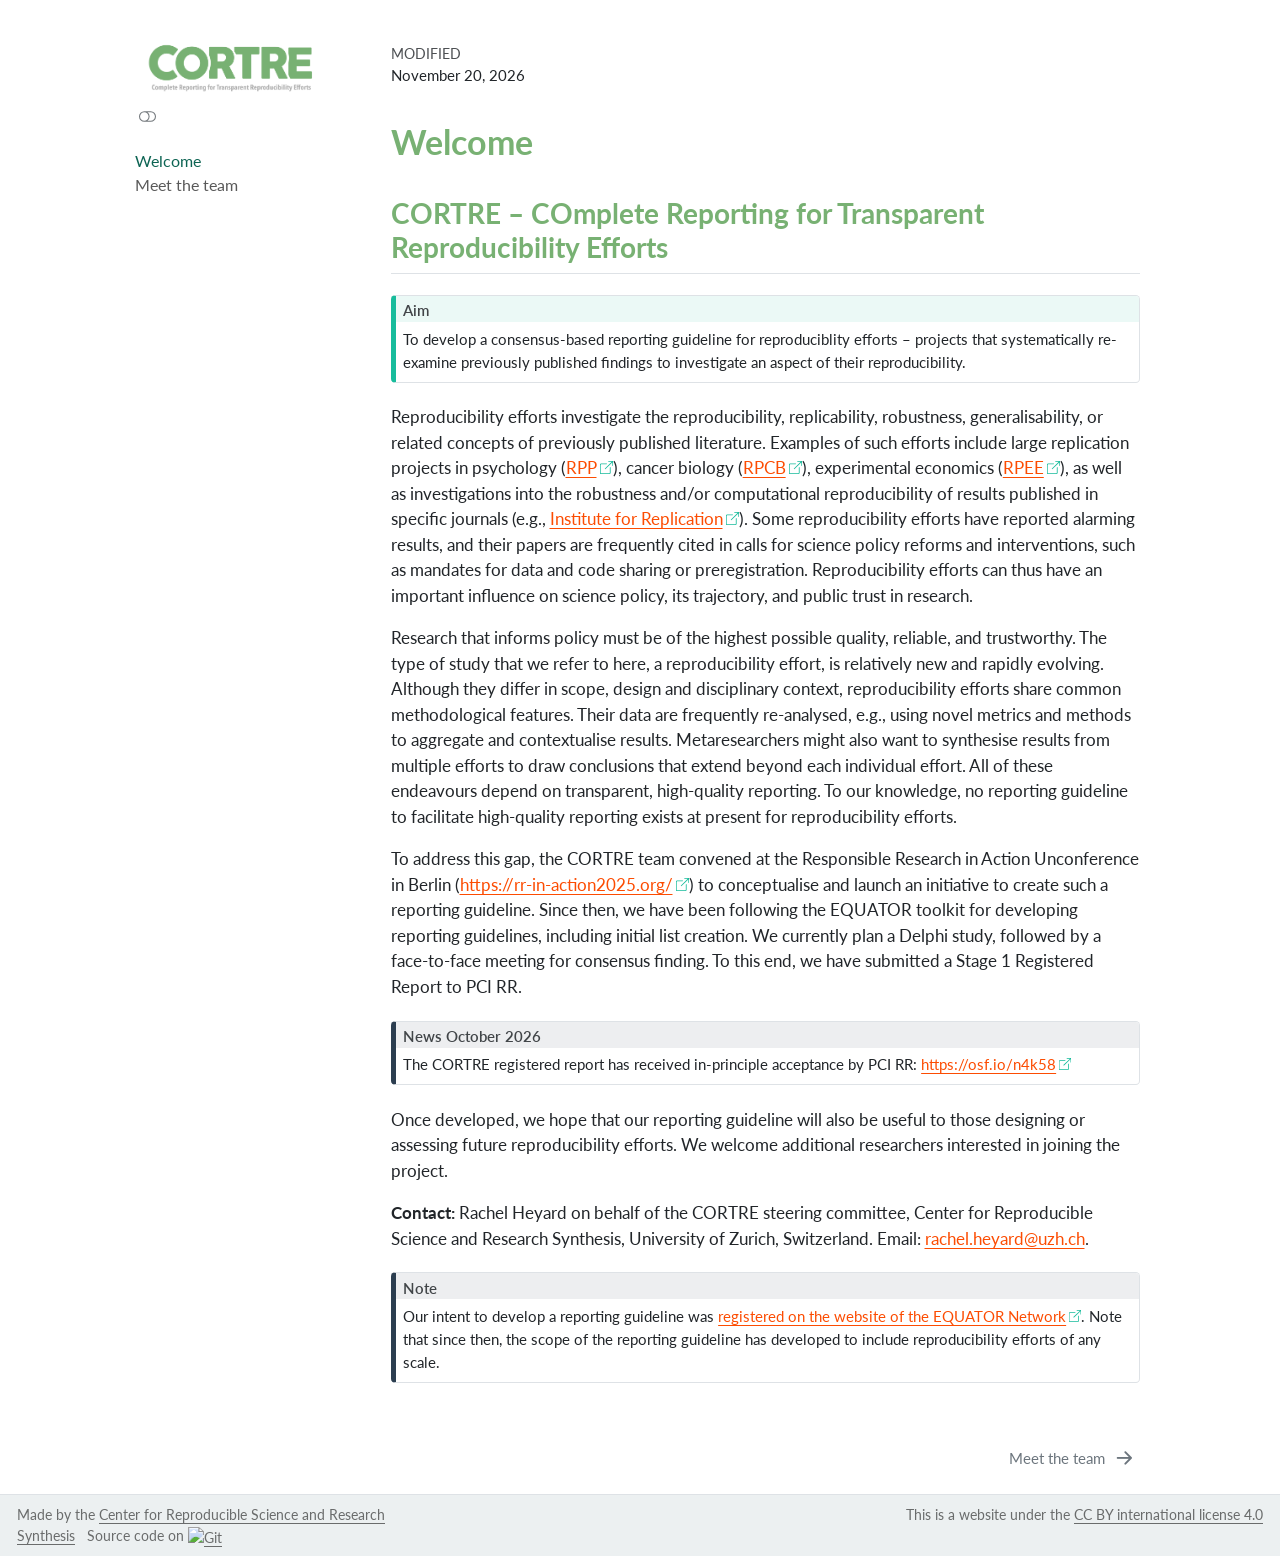
==== commit 1b995ee7: "Built site for gh-pages" ====
--- a/index.html
+++ b/index.html
@@ -2,7 +2,7 @@
 <html xmlns="http://www.w3.org/1999/xhtml" lang="en" xml:lang="en"><head>
 
 <meta charset="utf-8">
-<meta name="generator" content="quarto-1.10.18">
+<meta name="generator" content="quarto-1.11.9">
 
 <meta name="viewport" content="width=device-width, initial-scale=1.0, user-scalable=yes">
 
@@ -41,18 +41,19 @@
 <link href="./img/logo.png" rel="icon" type="image/png">
 <script src="site_libs/quarto-html/quarto.js" type="module"></script>
 <script src="site_libs/quarto-html/tabsets/tabsets.js" type="module"></script>
+<script src="site_libs/quarto-html/scrollable-regions/scrollable-regions.js" type="module"></script>
 <script src="site_libs/quarto-html/popper.min.js"></script>
 <script src="site_libs/quarto-html/tippy.umd.min.js"></script>
 <script src="site_libs/quarto-html/anchor.min.js"></script>
 <link href="site_libs/quarto-html/tippy.css" rel="stylesheet">
-<link href="site_libs/quarto-html/quarto-syntax-highlighting-64a204ab8560d761af7679ceaba22944.css" rel="stylesheet" class="quarto-color-scheme" id="quarto-text-highlighting-styles">
-<link href="site_libs/quarto-html/quarto-syntax-highlighting-dark-b85bc7c33db8c58e0ec93c3465666fed.css" rel="stylesheet" class="quarto-color-scheme quarto-color-alternate" id="quarto-text-highlighting-styles">
-<link href="site_libs/quarto-html/quarto-syntax-highlighting-64a204ab8560d761af7679ceaba22944.css" rel="stylesheet" class="quarto-color-scheme-extra" id="quarto-text-highlighting-styles">
+<link href="site_libs/quarto-html/quarto-syntax-highlighting-63b5708e65d6cd79cd7618c58d0c21e7.css" rel="stylesheet" class="quarto-color-scheme" id="quarto-text-highlighting-styles">
+<link href="site_libs/quarto-html/quarto-syntax-highlighting-dark-447e42e69aaa9833c0ba1b986f430b20.css" rel="stylesheet" class="quarto-color-scheme quarto-color-alternate" id="quarto-text-highlighting-styles">
+<link href="site_libs/quarto-html/quarto-syntax-highlighting-63b5708e65d6cd79cd7618c58d0c21e7.css" rel="stylesheet" class="quarto-color-scheme-extra" id="quarto-text-highlighting-styles">
 <script src="site_libs/bootstrap/bootstrap.min.js"></script>
 <link href="site_libs/bootstrap/bootstrap-icons.css" rel="stylesheet">
-<link href="site_libs/bootstrap/bootstrap-294745a44dab92468fd191ba8fd9ec4b.min.css" rel="stylesheet" append-hash="true" class="quarto-color-scheme" id="quarto-bootstrap" data-mode="light">
-<link href="site_libs/bootstrap/bootstrap-dark-f25a3cbbe2868227e1d75ed271f263af.min.css" rel="stylesheet" append-hash="true" class="quarto-color-scheme quarto-color-alternate" id="quarto-bootstrap" data-mode="dark">
-<link href="site_libs/bootstrap/bootstrap-294745a44dab92468fd191ba8fd9ec4b.min.css" rel="stylesheet" append-hash="true" class="quarto-color-scheme-extra" id="quarto-bootstrap" data-mode="light">
+<link href="site_libs/bootstrap/bootstrap-ad9553c89d035bbf877131da0db6d884.min.css" rel="stylesheet" append-hash="true" class="quarto-color-scheme" id="quarto-bootstrap" data-mode="light">
+<link href="site_libs/bootstrap/bootstrap-dark-c9d9c4d64918c3af2f352d1d2510f1d6.min.css" rel="stylesheet" append-hash="true" class="quarto-color-scheme quarto-color-alternate" id="quarto-bootstrap" data-mode="dark">
+<link href="site_libs/bootstrap/bootstrap-ad9553c89d035bbf877131da0db6d884.min.css" rel="stylesheet" append-hash="true" class="quarto-color-scheme-extra" id="quarto-bootstrap" data-mode="light">
 <script id="quarto-search-options" type="application/json">{
   "location": "sidebar",
   "copy-button": false,
@@ -85,7 +86,7 @@
 <link rel="stylesheet" href="styles.css">
 </head>
 
-<body class="nav-sidebar floating fullcontent quarto-light"><script id="quarto-html-before-body" type="application/javascript">
+<body class="nav-sidebar floating fullcontent quarto-light"><a id="quarto-skip-link" class="visually-hidden-focusable" href="#quarto-document-content">Skip to main content</a><script id="quarto-html-before-body" type="application/javascript">
     const toggleBodyColorMode = (bsSheetEl) => {
       const mode = bsSheetEl.getAttribute("data-mode");
       const bodyEl = window.document.querySelector("body");
@@ -108,6 +109,7 @@
       for (let i=0; i < toggles.length; i++) {
         const toggle = toggles[i];
         if (toggle) {
+          toggle.setAttribute("aria-checked", alternate ? "true" : "false");
           if (alternate) {
             toggle.classList.add("alternate");
           } else {
@@ -137,13 +139,19 @@
       manageTransitions('#quarto-margin-sidebar .nav-link', true);
       // Switch the toggles
       setColorSchemeToggle(alternate)
-      // Hack to workaround the fact that safari doesn't
-      // properly recolor the scrollbar when toggling (#1455)
+    }
+    // Hack to workaround the fact that safari doesn't
+    // properly recolor the scrollbar when toggling (#1455).
+    // Not run on load: stylesheets are set before first paint there, and
+    // scrolling would undo the scroll to a URL fragment (#14973).
+    // The one pixel nudge keeps the reader where they were.
+    const refreshSafariScrollbar = () => {
       if (navigator.userAgent.indexOf('Safari') > 0 && navigator.userAgent.indexOf('Chrome') == -1) {
         manageTransitions("body", false);
-        window.scrollTo(0, 1);
+        const scrollY = window.scrollY;
+        window.scrollTo(0, scrollY > 0 ? scrollY - 1 : 1);
         setTimeout(() => {
-          window.scrollTo(0, 0);
+          window.scrollTo(0, scrollY);
           manageTransitions("body", true);
         }, 40);
       }
@@ -237,6 +245,7 @@
       // Read the current dark / light value
       let toAlternate = !hasAlternateSentinel();
       toggleColorMode(toAlternate);
+      refreshSafariScrollbar();
       setStyleSentinel(toAlternate);
       toggleGiscusIfUsed(toAlternate, darkModeDefault);
       window.dispatchEvent(new Event('resize'));
@@ -251,13 +260,13 @@
 
 <div id="quarto-search-results"></div>
   <header id="quarto-header" class="headroom fixed-top">
-  <nav class="quarto-secondary-nav">
+  <nav class="quarto-secondary-nav" aria-label="Toolbar">
     <div class="container-fluid d-flex">
       <button type="button" class="quarto-btn-toggle btn" data-bs-toggle="collapse" role="button" data-bs-target=".quarto-sidebar-collapse-item" aria-controls="quarto-sidebar" aria-expanded="false" aria-label="Toggle sidebar navigation" onclick="if (window.quartoToggleHeadroom) { window.quartoToggleHeadroom(); }">
         <i class="bi bi-layout-text-sidebar-reverse"></i>
       </button>
-        <nav class="quarto-page-breadcrumbs" aria-label="breadcrumb"><ol class="breadcrumb"><li class="breadcrumb-item"><a href="./index.html">Welcome</a></li></ol></nav>
-        <a class="flex-grow-1" role="navigation" data-bs-toggle="collapse" data-bs-target=".quarto-sidebar-collapse-item" aria-controls="quarto-sidebar" aria-expanded="false" aria-label="Toggle sidebar navigation" onclick="if (window.quartoToggleHeadroom) { window.quartoToggleHeadroom(); }">      
+        <nav class="quarto-page-breadcrumbs" aria-label="Breadcrumbs"><ol class="breadcrumb"><li class="breadcrumb-item"><a href="./index.html">Welcome</a></li></ol></nav>
+        <a class="flex-grow-1" data-bs-toggle="collapse" data-bs-target=".quarto-sidebar-collapse-item" onclick="if (window.quartoToggleHeadroom) { window.quartoToggleHeadroom(); }">      
         </a>
     </div>
   </nav>
@@ -265,14 +274,14 @@
 <!-- content -->
 <div id="quarto-content" class="quarto-container page-columns page-rows-contents page-layout-article">
 <!-- sidebar -->
-  <nav id="quarto-sidebar" class="sidebar collapse collapse-horizontal quarto-sidebar-collapse-item sidebar-navigation floating overflow-auto">
+  <nav id="quarto-sidebar" class="sidebar collapse collapse-horizontal quarto-sidebar-collapse-item sidebar-navigation floating overflow-auto" aria-label="Site">
     <div class="pt-lg-2 mt-2 text-left sidebar-header">
       <a href="./index.html" class="sidebar-logo-link">
       <img src="./img/logo.png" alt="" class="sidebar-logo light-content py-0 d-lg-inline d-none">
       <img src="./img/logo.png" alt="" class="sidebar-logo dark-content py-0 d-lg-inline d-none">
       </a>
       <div class="sidebar-tools-main">
-  <a href="" class="quarto-color-scheme-toggle quarto-navigation-tool  px-1" onclick="window.quartoToggleColorScheme(); return false;" title="Toggle dark mode"><i class="bi"></i></a>
+  <button type="button" role="switch" aria-checked="false" class="quarto-color-scheme-toggle quarto-navigation-tool  px-1" onclick="window.quartoToggleColorScheme(); return false;" title="Toggle dark mode" aria-label="Toggle dark mode"><i class="bi"></i></button>
 </div>
       </div>
     <div class="sidebar-menu-container"> 
@@ -296,7 +305,7 @@
 <!-- margin-sidebar -->
     
 <!-- main -->
-<main class="content" id="quarto-document-content">
+<main class="content" id="quarto-document-content" tabindex="-1">
 
 
 <header id="title-block-header" class="quarto-title-block default">
@@ -312,7 +321,7 @@
     <div>
     <div class="quarto-title-meta-heading">Modified</div>
     <div class="quarto-title-meta-contents">
-      <p class="date-modified">August 3, 2026</p>
+      <p class="date-modified">November 20, 2026</p>
     </div>
   </div>
     
@@ -342,7 +351,20 @@
 </div>
 <p>Reproducibility efforts investigate the reproducibility, replicability, robustness, generalisability, or related concepts of previously published literature. Examples of such efforts include large replication projects in psychology (<a href="https://osf.io/ezcuj/" class="external" target="_blank">RPP</a>), cancer biology (<a href="https://www.cos.io/rpcb" class="external" target="_blank">RPCB</a>), experimental economics (<a href="https://doi.org/10.1126/science.aaf0918" class="external" target="_blank">RPEE</a>), as well as investigations into the robustness and/or computational reproducibility of results published in specific journals (e.g., <a href="https://i4replication.org/" class="external" target="_blank">Institute for Replication</a>). Some reproducibility efforts have reported alarming results, and their papers are frequently cited in calls for science policy reforms and interventions, such as mandates for data and code sharing or preregistration. Reproducibility efforts can thus have an important influence on science policy, its trajectory, and public trust in research.</p>
 <p>Research that informs policy must be of the highest possible quality, reliable, and trustworthy. The type of study that we refer to here, a reproducibility effort, is relatively new and rapidly evolving. Although they differ in scope, design and disciplinary context, reproducibility efforts share common methodological features. Their data are frequently re-analysed, e.g., using novel metrics and methods to aggregate and contextualise results. Metaresearchers might also want to synthesise results from multiple efforts to draw conclusions that extend beyond each individual effort. All of these endeavours depend on transparent, high-quality reporting. To our knowledge, no reporting guideline to facilitate high-quality reporting exists at present for reproducibility efforts.</p>
-<p>To address this gap, the CORTRE team convened at the Responsible Research in Action Unconference in Berlin (<a href="https://rr-in-action2025.org/" class="external" target="_blank">https://rr-in-action2025.org/</a>) to conceptualise and launch an initiative to create such a reporting guideline. Since then, we have been following the EQUATOR toolkit for developing reporting guidelines, including initial list creation. We currently plan a Delphi study, followed by a face-to-face meeting for consensus finding. To this end, we have submitted a Stage 1 Registered Report (<a href="https://doi.org/10.31222/osf.io/6wj82_v1" class="external" target="_blank">https://doi.org/10.31222/osf.io/6wj82_v1</a>).</p>
+<p>To address this gap, the CORTRE team convened at the Responsible Research in Action Unconference in Berlin (<a href="https://rr-in-action2025.org/" class="external" target="_blank">https://rr-in-action2025.org/</a>) to conceptualise and launch an initiative to create such a reporting guideline. Since then, we have been following the EQUATOR toolkit for developing reporting guidelines, including initial list creation. We currently plan a Delphi study, followed by a face-to-face meeting for consensus finding. To this end, we have submitted a Stage 1 Registered Report to PCI RR.</p>
+<div class="callout callout-style-default callout-note no-icon callout-titled">
+<div class="callout-header d-flex align-content-center">
+<div class="callout-icon-container">
+<i class="callout-icon no-icon"></i>
+</div>
+<div class="callout-title-container flex-fill">
+<span class="screen-reader-only">Note</span>News October 2026
+</div>
+</div>
+<div class="callout-body-container callout-body">
+<p>The CORTRE registered report has received in-principle acceptance by PCI RR: <a href="https://osf.io/n4k58" class="external" target="_blank">https://osf.io/n4k58</a></p>
+</div>
+</div>
 <p>Once developed, we hope that our reporting guideline will also be useful to those designing or assessing future reproducibility efforts. We welcome additional researchers interested in joining the project.</p>
 <p><strong>Contact:</strong> Rachel Heyard on behalf of the CORTRE steering committee, Center for Reproducible Science and Research Synthesis, University of Zurich, Switzerland. Email: <script type="text/javascript">
 <!--
@@ -373,15 +395,50 @@
   window.document.addEventListener("DOMContentLoaded", function (event) {
     // Ensure there is a toggle, if there isn't float one in the top right
     if (window.document.querySelector('.quarto-color-scheme-toggle') === null) {
-      const a = window.document.createElement('a');
-      a.classList.add('top-right');
-      a.classList.add('quarto-color-scheme-toggle');
-      a.href = "";
-      a.onclick = function() { try { window.quartoToggleColorScheme(); } catch {} return false; };
+      const toggle = window.document.createElement('button');
+      toggle.type = "button";
+      toggle.setAttribute("role", "switch");
+      toggle.setAttribute("aria-checked", "false");
+      toggle.classList.add('top-right');
+      toggle.classList.add('quarto-color-scheme-toggle');
+      toggle.setAttribute("aria-label", "Toggle dark mode");
+      toggle.onclick = function() { try { window.quartoToggleColorScheme(); } catch {} return false; };
       const i = window.document.createElement("i");
       i.classList.add('bi');
-      a.appendChild(i);
-      window.document.body.appendChild(a);
+      toggle.appendChild(i);
+      // Put the toggle in a landmark of its own, so that landmark navigation
+      // can reach it.
+      //
+      // The container is always a fresh direct child of body, and the toggle is
+      // never moved into page furniture that the theme or the author controls.
+      // The toggle is positioned against the page, so any ancestor that
+      // establishes a containing block captures it: a positioned element or a
+      // grid for position: absolute, and transform, filter, will-change or
+      // contain for position: fixed. A direct child of body has none of these
+      // to inherit, and the shift when one appears is silent and visual.
+      //
+      // ARIA says a document should have at most one banner, and axe reports a
+      // duplicate whether or not the banners carry distinct labels. So use a
+      // header when the page has no banner yet, and a named region otherwise.
+      //
+      // A header is a banner wherever it sits, unless it is inside sectioning
+      // content, so this cannot just look at the children of body: a custom
+      // page layout wraps the title block header in a plain div. An explicit
+      // role="banner" always counts.
+      const sectioning = 'article, aside, main, nav, section, [role="article"], [role="complementary"], [role="main"], [role="navigation"], [role="region"]';
+      const hasBanner = Array.from(
+        window.document.querySelectorAll('header:not([role]), [role="banner"]')
+      ).some(function(el) {
+        return el.hasAttribute("role") || el.closest(sectioning) === null;
+      });
+      const container = window.document.createElement(hasBanner ? "div" : "header");
+      if (hasBanner) {
+        container.setAttribute("role", "region");
+        container.setAttribute("aria-label", "Toggle dark mode");
+      }
+      container.classList.add('quarto-color-scheme-toggle-container');
+      container.appendChild(toggle);
+      window.document.body.appendChild(container);
     }
     setColorSchemeToggle(hasAlternateSentinel())
     const icon = "";
@@ -460,7 +517,8 @@
           return filterRegex.test(href) || localhostRegex.test(href) || mailtoRegex.test(href);
       }
       // Inspect non-navigation links and adorn them if external
-     var links = window.document.querySelectorAll('a[href]:not(.nav-link):not(.navbar-brand):not(.toc-action):not(.sidebar-link):not(.sidebar-item-toggle):not(.pagination-link):not(.no-external):not([aria-hidden]):not(.dropdown-item):not(.quarto-navigation-tool):not(.about-link)');
+      window.quartoDecorateExternalLinks = function (root) {
+     var links = (root || window.document).querySelectorAll('a[href]:not(.nav-link):not(.navbar-brand):not(.toc-action):not(.sidebar-link):not(.sidebar-item-toggle):not(.pagination-link):not(.no-external):not([aria-hidden]):not(.dropdown-item):not(.quarto-navigation-tool):not(.about-link)');
       for (var i=0; i<links.length; i++) {
         const link = links[i];
         if (!isInternal(link.href)) {
@@ -469,8 +527,69 @@
           if (link.dataset.originalHref !== undefined) {
             link.href = link.dataset.originalHref;
           }
-        }
-      }
+          if (!link.classList.contains('no-external-icon')) {
+          }
+        }
+      }
+      };
+      window.quartoDecorateExternalLinks(window.document);
+    // Esc closes the popup (WCAG 1.4.13) and focus leaving both trigger and
+    // popup closes it (WCAG 2.4.11); tippy handles neither for interactive popups.
+    const hideOnEscAndFocusOut = {
+      name: 'hideOnEscAndFocusOut',
+      defaultValue: true,
+      fn(instance) {
+        const dismiss = () => {
+          // A show scheduled by the trigger delay would otherwise reopen it
+          instance.clearDelayTimeouts();
+          instance.hide();
+        };
+        const onKeyDown = (event) => {
+          if (event.key !== 'Escape') {
+            return;
+          }
+          // Keep Esc from also reaching page handlers (e.g. reveal.js overview),
+          // except an open reveal.js slide menu, which Esc should close too.
+          // The menu handles keys only when its keyboard option is on.
+          const menuHandlesEsc = window.Reveal?.getPlugin?.('menu')?.isOpen() &&
+            window.Reveal.getConfig().menu?.keyboard !== false;
+          if (!menuHandlesEsc) {
+            event.stopPropagation();
+          }
+          if (instance.popper.contains(window.document.activeElement)) {
+            // Disabled while refocusing so the focus trigger does not reopen it
+            instance.disable();
+            instance.reference.focus();
+            instance.enable();
+          }
+          dismiss();
+        };
+        const onFocusOut = (event) => {
+          const target = event.relatedTarget;
+          if (target && !instance.reference.contains(target) &&
+              !instance.popper.contains(target)) {
+            dismiss();
+          }
+        };
+        // On the trigger too: a click trigger (code-annotations: select) has no
+        // blur handling. Attached for the instance's lifetime so leaving the
+        // trigger also cancels a show still pending on the trigger delay.
+        instance.reference.addEventListener('focusout', onFocusOut);
+        return {
+          onShow() {
+            window.document.addEventListener('keydown', onKeyDown, true);
+            instance.popper.addEventListener('focusout', onFocusOut);
+          },
+          onHide() {
+            window.document.removeEventListener('keydown', onKeyDown, true);
+            instance.popper.removeEventListener('focusout', onFocusOut);
+          },
+          onDestroy() {
+            instance.reference.removeEventListener('focusout', onFocusOut);
+          },
+        };
+      },
+    };
     function tippyHover(el, contentFn, onTriggerFn, onUntriggerFn) {
       const config = {
         allowHTML: true,
@@ -484,6 +603,7 @@
         interactiveBorder: 10,
         theme: 'quarto',
         placement: 'bottom-start',
+        plugins: [hideOnEscAndFocusOut],
       };
       if (contentFn) {
         config.content = contentFn;
@@ -646,44 +766,54 @@
           const lineIds = lines.map((line) => {
             return targetCell + "-" + line;
           })
-          let top = null;
-          let height = null;
-          let parent = null;
+          // Each band is positioned against its own containing block, which is
+          // not the offsetParent of the lines, so place it from client rects.
+          const placeBand = (band, firstEl, lastEl, codeBlock) => {
+            const container = band.offsetParent;
+            if (container === null) {
+              return;
+            }
+            const containerRect = container.getBoundingClientRect();
+            // Reveal.js scales slides with a transform, so convert client
+            // pixels back to the CSS pixels of the container.
+            const scale = containerRect.height / container.offsetHeight || 1;
+            const firstRect = firstEl.getBoundingClientRect();
+            const lastRect = lastEl.getBoundingClientRect();
+            const top = (firstRect.top - containerRect.top) / scale - container.clientTop + container.scrollTop;
+            const height = (lastRect.bottom - firstRect.top) / scale;
+            band.style.top = top - 2 + "px";
+            band.style.height = height + 4 + "px";
+            if (codeBlock) {
+              // Without the copy button wrapper, the containing block is wider
+              // than the code block, so span the code block explicitly.
+              const blockRect = codeBlock.getBoundingClientRect();
+              band.style.left = (blockRect.left - containerRect.left) / scale - container.clientLeft + container.scrollLeft + "px";
+              band.style.width = blockRect.width / scale + "px";
+            }
+          };
           if (lineIds.length > 0) {
-              //compute the position of the single el (top and bottom and make a div)
-              const el = window.document.getElementById(lineIds[0]);
-              top = el.offsetTop;
-              height = el.offsetHeight;
-              parent = el.parentElement.parentElement;
-            if (lineIds.length > 1) {
-              const lastEl = window.document.getElementById(lineIds[lineIds.length - 1]);
-              const bottom = lastEl.offsetTop + lastEl.offsetHeight;
-              height = bottom - top;
+            const el = window.document.getElementById(lineIds[0]);
+            const lastEl = window.document.getElementById(lineIds[lineIds.length - 1]);
+            const parent = el.parentElement.parentElement;
+            // cook up a div (if necessary) and position it
+            let div = window.document.getElementById("code-annotation-line-highlight");
+            if (div === null) {
+              div = window.document.createElement("div");
+              div.setAttribute("id", "code-annotation-line-highlight");
+              div.style.position = 'absolute';
+              parent.appendChild(div);
             }
-            if (top !== null && height !== null && parent !== null) {
-              // cook up a div (if necessary) and position it 
-              let div = window.document.getElementById("code-annotation-line-highlight");
-              if (div === null) {
-                div = window.document.createElement("div");
-                div.setAttribute("id", "code-annotation-line-highlight");
-                div.style.position = 'absolute';
-                parent.appendChild(div);
-              }
-              div.style.top = top - 2 + "px";
-              div.style.height = height + 4 + "px";
-              div.style.left = 0;
-              let gutterDiv = window.document.getElementById("code-annotation-line-highlight-gutter");
-              if (gutterDiv === null) {
-                gutterDiv = window.document.createElement("div");
-                gutterDiv.setAttribute("id", "code-annotation-line-highlight-gutter");
-                gutterDiv.style.position = 'absolute';
-                const codeCell = window.document.getElementById(targetCell);
-                const gutter = codeCell.querySelector('.code-annotation-gutter');
-                gutter.appendChild(gutterDiv);
-              }
-              gutterDiv.style.top = top - 2 + "px";
-              gutterDiv.style.height = height + 4 + "px";
+            placeBand(div, el, lastEl, parent.closest("div.sourceCode") || parent);
+            let gutterDiv = window.document.getElementById("code-annotation-line-highlight-gutter");
+            if (gutterDiv === null) {
+              gutterDiv = window.document.createElement("div");
+              gutterDiv.setAttribute("id", "code-annotation-line-highlight-gutter");
+              gutterDiv.style.position = 'absolute';
+              const codeCell = window.document.getElementById(targetCell);
+              const gutter = codeCell.querySelector('.code-annotation-gutter');
+              gutter.appendChild(gutterDiv);
             }
+            placeBand(gutterDiv, el, lastEl);
             selectedAnnoteEl = annoteEl;
           }
         };
@@ -782,7 +912,10 @@
     }
   });
   </script>
-<nav class="page-navigation">
+  <script type="application/javascript">
+  window.quartoScrollableRegionsLabels = {"code":"Scrollable code","output":"Scrollable output"};
+  </script>
+<nav class="page-navigation" aria-label="Page">
   <div class="nav-page nav-page-previous">
   </div>
   <div class="nav-page nav-page-next">
--- a/site_libs/quarto-html/quarto-syntax-highlighting-63b5708e65d6cd79cd7618c58d0c21e7.css
+++ b/site_libs/quarto-html/quarto-syntax-highlighting-63b5708e65d6cd79cd7618c58d0c21e7.css
@@ -0,0 +1,236 @@
+/* quarto syntax highlight colors */
+:root {
+  --quarto-hl-ot-color: #003B4F;
+  --quarto-hl-at-color: #657422;
+  --quarto-hl-ss-color: #20794D;
+  --quarto-hl-an-color: #5E5E5E;
+  --quarto-hl-fu-color: #4758AB;
+  --quarto-hl-st-color: #20794D;
+  --quarto-hl-cf-color: #003B4F;
+  --quarto-hl-op-color: #5E5E5E;
+  --quarto-hl-er-color: #AD0000;
+  --quarto-hl-bn-color: #AD0000;
+  --quarto-hl-al-color: #AD0000;
+  --quarto-hl-va-color: #111111;
+  --quarto-hl-bu-color: inherit;
+  --quarto-hl-ex-color: inherit;
+  --quarto-hl-pp-color: #AD0000;
+  --quarto-hl-in-color: #5E5E5E;
+  --quarto-hl-vs-color: #20794D;
+  --quarto-hl-wa-color: #5E5E5E;
+  --quarto-hl-do-color: #5E5E5E;
+  --quarto-hl-im-color: #00769E;
+  --quarto-hl-ch-color: #20794D;
+  --quarto-hl-dt-color: #AD0000;
+  --quarto-hl-fl-color: #AD0000;
+  --quarto-hl-co-color: #5E5E5E;
+  --quarto-hl-cv-color: #5E5E5E;
+  --quarto-hl-cn-color: #8f5902;
+  --quarto-hl-sc-color: #5E5E5E;
+  --quarto-hl-dv-color: #AD0000;
+  --quarto-hl-kw-color: #003B4F;
+}
+
+/* other quarto variables */
+:root {
+  --quarto-font-monospace: SFMono-Regular, Menlo, Monaco, Consolas, "Liberation Mono", "Courier New", monospace;
+}
+
+/* syntax highlight based on Pandoc's rules */
+pre > code.sourceCode > span {
+  color: #003B4F;
+}
+
+code.sourceCode > span {
+  color: #003B4F;
+}
+
+div.sourceCode,
+div.sourceCode pre.sourceCode {
+  color: #003B4F;
+}
+
+/* Normal */
+code span {
+  color: #003B4F;
+}
+
+/* Alert */
+code span.al {
+  color: #AD0000;
+  font-style: inherit;
+}
+
+/* Annotation */
+code span.an {
+  color: #5E5E5E;
+  font-style: inherit;
+}
+
+/* Attribute */
+code span.at {
+  color: #657422;
+  font-style: inherit;
+}
+
+/* BaseN */
+code span.bn {
+  color: #AD0000;
+  font-style: inherit;
+}
+
+/* BuiltIn */
+code span.bu {
+  font-style: inherit;
+}
+
+/* ControlFlow */
+code span.cf {
+  color: #003B4F;
+  font-weight: bold;
+  font-style: inherit;
+}
+
+/* Char */
+code span.ch {
+  color: #20794D;
+  font-style: inherit;
+}
+
+/* Constant */
+code span.cn {
+  color: #8f5902;
+  font-style: inherit;
+}
+
+/* Comment */
+code span.co {
+  color: #5E5E5E;
+  font-style: inherit;
+}
+
+/* CommentVar */
+code span.cv {
+  color: #5E5E5E;
+  font-style: italic;
+}
+
+/* Documentation */
+code span.do {
+  color: #5E5E5E;
+  font-style: italic;
+}
+
+/* DataType */
+code span.dt {
+  color: #AD0000;
+  font-style: inherit;
+}
+
+/* DecVal */
+code span.dv {
+  color: #AD0000;
+  font-style: inherit;
+}
+
+/* Error */
+code span.er {
+  color: #AD0000;
+  font-style: inherit;
+}
+
+/* Extension */
+code span.ex {
+  font-style: inherit;
+}
+
+/* Float */
+code span.fl {
+  color: #AD0000;
+  font-style: inherit;
+}
+
+/* Function */
+code span.fu {
+  color: #4758AB;
+  font-style: inherit;
+}
+
+/* Import */
+code span.im {
+  color: #00769E;
+  font-style: inherit;
+}
+
+/* Information */
+code span.in {
+  color: #5E5E5E;
+  font-style: inherit;
+}
+
+/* Keyword */
+code span.kw {
+  color: #003B4F;
+  font-weight: bold;
+  font-style: inherit;
+}
+
+/* Operator */
+code span.op {
+  color: #5E5E5E;
+  font-style: inherit;
+}
+
+/* Other */
+code span.ot {
+  color: #003B4F;
+  font-style: inherit;
+}
+
+/* Preprocessor */
+code span.pp {
+  color: #AD0000;
+  font-style: inherit;
+}
+
+/* SpecialChar */
+code span.sc {
+  color: #5E5E5E;
+  font-style: inherit;
+}
+
+/* SpecialString */
+code span.ss {
+  color: #20794D;
+  font-style: inherit;
+}
+
+/* String */
+code span.st {
+  color: #20794D;
+  font-style: inherit;
+}
+
+/* Variable */
+code span.va {
+  color: #111111;
+  font-style: inherit;
+}
+
+/* VerbatimString */
+code span.vs {
+  color: #20794D;
+  font-style: inherit;
+}
+
+/* Warning */
+code span.wa {
+  color: #5E5E5E;
+  font-style: italic;
+}
+
+.prevent-inlining {
+  content: "</";
+}
+
+/*# sourceMappingURL=054cc16b9e9817627be6994582d2ffb5.css.map */
--- a/site_libs/quarto-html/quarto-syntax-highlighting-dark-447e42e69aaa9833c0ba1b986f430b20.css
+++ b/site_libs/quarto-html/quarto-syntax-highlighting-dark-447e42e69aaa9833c0ba1b986f430b20.css
@@ -0,0 +1,219 @@
+/* quarto syntax highlight colors */
+:root {
+  --quarto-hl-al-color: #f07178;
+  --quarto-hl-an-color: #d4d0ab;
+  --quarto-hl-at-color: #00e0e0;
+  --quarto-hl-bn-color: #d4d0ab;
+  --quarto-hl-bu-color: #abe338;
+  --quarto-hl-ch-color: #abe338;
+  --quarto-hl-co-color: #f8f8f2;
+  --quarto-hl-cv-color: #ffd700;
+  --quarto-hl-cn-color: #ffd700;
+  --quarto-hl-cf-color: #ffa07a;
+  --quarto-hl-dt-color: #ffa07a;
+  --quarto-hl-dv-color: #d4d0ab;
+  --quarto-hl-do-color: #f8f8f2;
+  --quarto-hl-er-color: #f07178;
+  --quarto-hl-ex-color: #00e0e0;
+  --quarto-hl-fl-color: #d4d0ab;
+  --quarto-hl-fu-color: #ffa07a;
+  --quarto-hl-im-color: #abe338;
+  --quarto-hl-in-color: #d4d0ab;
+  --quarto-hl-kw-color: #ffa07a;
+  --quarto-hl-op-color: #ffa07a;
+  --quarto-hl-ot-color: #00e0e0;
+  --quarto-hl-pp-color: #dcc6e0;
+  --quarto-hl-re-color: #00e0e0;
+  --quarto-hl-sc-color: #abe338;
+  --quarto-hl-ss-color: #abe338;
+  --quarto-hl-st-color: #abe338;
+  --quarto-hl-va-color: #00e0e0;
+  --quarto-hl-vs-color: #abe338;
+  --quarto-hl-wa-color: #dcc6e0;
+}
+
+/* other quarto variables */
+:root {
+  --quarto-font-monospace: SFMono-Regular, Menlo, Monaco, Consolas, "Liberation Mono", "Courier New", monospace;
+}
+
+/* syntax highlight based on Pandoc's rules */
+pre > code.sourceCode > span {
+  color: #f8f8f2;
+}
+
+code.sourceCode > span {
+  color: #f8f8f2;
+}
+
+div.sourceCode,
+div.sourceCode pre.sourceCode {
+  color: #f8f8f2;
+}
+
+/* Normal */
+code span {
+  color: #f8f8f2;
+}
+
+/* Alert */
+code span.al {
+  color: #f07178;
+}
+
+/* Annotation */
+code span.an {
+  color: #d4d0ab;
+}
+
+/* Attribute */
+code span.at {
+  color: #00e0e0;
+}
+
+/* BaseN */
+code span.bn {
+  color: #d4d0ab;
+}
+
+/* BuiltIn */
+code span.bu {
+  color: #abe338;
+}
+
+/* ControlFlow */
+code span.cf {
+  font-weight: bold;
+  color: #ffa07a;
+}
+
+/* Char */
+code span.ch {
+  color: #abe338;
+}
+
+/* Constant */
+code span.cn {
+  color: #ffd700;
+}
+
+/* Comment */
+code span.co {
+  font-style: italic;
+  color: #f8f8f2;
+}
+
+/* CommentVar */
+code span.cv {
+  color: #ffd700;
+}
+
+/* Documentation */
+code span.do {
+  color: #f8f8f2;
+}
+
+/* DataType */
+code span.dt {
+  color: #ffa07a;
+}
+
+/* DecVal */
+code span.dv {
+  color: #d4d0ab;
+}
+
+/* Error */
+code span.er {
+  color: #f07178;
+  text-decoration: underline;
+}
+
+/* Extension */
+code span.ex {
+  font-weight: bold;
+  color: #00e0e0;
+}
+
+/* Float */
+code span.fl {
+  color: #d4d0ab;
+}
+
+/* Function */
+code span.fu {
+  color: #ffa07a;
+}
+
+/* Import */
+code span.im {
+  color: #abe338;
+}
+
+/* Information */
+code span.in {
+  color: #d4d0ab;
+}
+
+/* Keyword */
+code span.kw {
+  font-weight: bold;
+  color: #ffa07a;
+}
+
+/* Operator */
+code span.op {
+  color: #ffa07a;
+}
+
+/* Other */
+code span.ot {
+  color: #00e0e0;
+}
+
+/* Preprocessor */
+code span.pp {
+  color: #dcc6e0;
+}
+
+/* RegionMarker */
+code span.re {
+  background-color: #f8f8f2;
+  color: #00e0e0;
+}
+
+/* SpecialChar */
+code span.sc {
+  color: #abe338;
+}
+
+/* SpecialString */
+code span.ss {
+  color: #abe338;
+}
+
+/* String */
+code span.st {
+  color: #abe338;
+}
+
+/* Variable */
+code span.va {
+  color: #00e0e0;
+}
+
+/* VerbatimString */
+code span.vs {
+  color: #abe338;
+}
+
+/* Warning */
+code span.wa {
+  color: #dcc6e0;
+}
+
+.prevent-inlining {
+  content: "</";
+}
+
+/*# sourceMappingURL=be8e1111c2b710f7c3a4926ffa2967aa.css.map */
--- a/site_libs/quarto-html/quarto-syntax-highlighting-63b5708e65d6cd79cd7618c58d0c21e7.css
+++ b/site_libs/quarto-html/quarto-syntax-highlighting-63b5708e65d6cd79cd7618c58d0c21e7.css
@@ -0,0 +1,236 @@
+/* quarto syntax highlight colors */
+:root {
+  --quarto-hl-ot-color: #003B4F;
+  --quarto-hl-at-color: #657422;
+  --quarto-hl-ss-color: #20794D;
+  --quarto-hl-an-color: #5E5E5E;
+  --quarto-hl-fu-color: #4758AB;
+  --quarto-hl-st-color: #20794D;
+  --quarto-hl-cf-color: #003B4F;
+  --quarto-hl-op-color: #5E5E5E;
+  --quarto-hl-er-color: #AD0000;
+  --quarto-hl-bn-color: #AD0000;
+  --quarto-hl-al-color: #AD0000;
+  --quarto-hl-va-color: #111111;
+  --quarto-hl-bu-color: inherit;
+  --quarto-hl-ex-color: inherit;
+  --quarto-hl-pp-color: #AD0000;
+  --quarto-hl-in-color: #5E5E5E;
+  --quarto-hl-vs-color: #20794D;
+  --quarto-hl-wa-color: #5E5E5E;
+  --quarto-hl-do-color: #5E5E5E;
+  --quarto-hl-im-color: #00769E;
+  --quarto-hl-ch-color: #20794D;
+  --quarto-hl-dt-color: #AD0000;
+  --quarto-hl-fl-color: #AD0000;
+  --quarto-hl-co-color: #5E5E5E;
+  --quarto-hl-cv-color: #5E5E5E;
+  --quarto-hl-cn-color: #8f5902;
+  --quarto-hl-sc-color: #5E5E5E;
+  --quarto-hl-dv-color: #AD0000;
+  --quarto-hl-kw-color: #003B4F;
+}
+
+/* other quarto variables */
+:root {
+  --quarto-font-monospace: SFMono-Regular, Menlo, Monaco, Consolas, "Liberation Mono", "Courier New", monospace;
+}
+
+/* syntax highlight based on Pandoc's rules */
+pre > code.sourceCode > span {
+  color: #003B4F;
+}
+
+code.sourceCode > span {
+  color: #003B4F;
+}
+
+div.sourceCode,
+div.sourceCode pre.sourceCode {
+  color: #003B4F;
+}
+
+/* Normal */
+code span {
+  color: #003B4F;
+}
+
+/* Alert */
+code span.al {
+  color: #AD0000;
+  font-style: inherit;
+}
+
+/* Annotation */
+code span.an {
+  color: #5E5E5E;
+  font-style: inherit;
+}
+
+/* Attribute */
+code span.at {
+  color: #657422;
+  font-style: inherit;
+}
+
+/* BaseN */
+code span.bn {
+  color: #AD0000;
+  font-style: inherit;
+}
+
+/* BuiltIn */
+code span.bu {
+  font-style: inherit;
+}
+
+/* ControlFlow */
+code span.cf {
+  color: #003B4F;
+  font-weight: bold;
+  font-style: inherit;
+}
+
+/* Char */
+code span.ch {
+  color: #20794D;
+  font-style: inherit;
+}
+
+/* Constant */
+code span.cn {
+  color: #8f5902;
+  font-style: inherit;
+}
+
+/* Comment */
+code span.co {
+  color: #5E5E5E;
+  font-style: inherit;
+}
+
+/* CommentVar */
+code span.cv {
+  color: #5E5E5E;
+  font-style: italic;
+}
+
+/* Documentation */
+code span.do {
+  color: #5E5E5E;
+  font-style: italic;
+}
+
+/* DataType */
+code span.dt {
+  color: #AD0000;
+  font-style: inherit;
+}
+
+/* DecVal */
+code span.dv {
+  color: #AD0000;
+  font-style: inherit;
+}
+
+/* Error */
+code span.er {
+  color: #AD0000;
+  font-style: inherit;
+}
+
+/* Extension */
+code span.ex {
+  font-style: inherit;
+}
+
+/* Float */
+code span.fl {
+  color: #AD0000;
+  font-style: inherit;
+}
+
+/* Function */
+code span.fu {
+  color: #4758AB;
+  font-style: inherit;
+}
+
+/* Import */
+code span.im {
+  color: #00769E;
+  font-style: inherit;
+}
+
+/* Information */
+code span.in {
+  color: #5E5E5E;
+  font-style: inherit;
+}
+
+/* Keyword */
+code span.kw {
+  color: #003B4F;
+  font-weight: bold;
+  font-style: inherit;
+}
+
+/* Operator */
+code span.op {
+  color: #5E5E5E;
+  font-style: inherit;
+}
+
+/* Other */
+code span.ot {
+  color: #003B4F;
+  font-style: inherit;
+}
+
+/* Preprocessor */
+code span.pp {
+  color: #AD0000;
+  font-style: inherit;
+}
+
+/* SpecialChar */
+code span.sc {
+  color: #5E5E5E;
+  font-style: inherit;
+}
+
+/* SpecialString */
+code span.ss {
+  color: #20794D;
+  font-style: inherit;
+}
+
+/* String */
+code span.st {
+  color: #20794D;
+  font-style: inherit;
+}
+
+/* Variable */
+code span.va {
+  color: #111111;
+  font-style: inherit;
+}
+
+/* VerbatimString */
+code span.vs {
+  color: #20794D;
+  font-style: inherit;
+}
+
+/* Warning */
+code span.wa {
+  color: #5E5E5E;
+  font-style: italic;
+}
+
+.prevent-inlining {
+  content: "</";
+}
+
+/*# sourceMappingURL=054cc16b9e9817627be6994582d2ffb5.css.map */
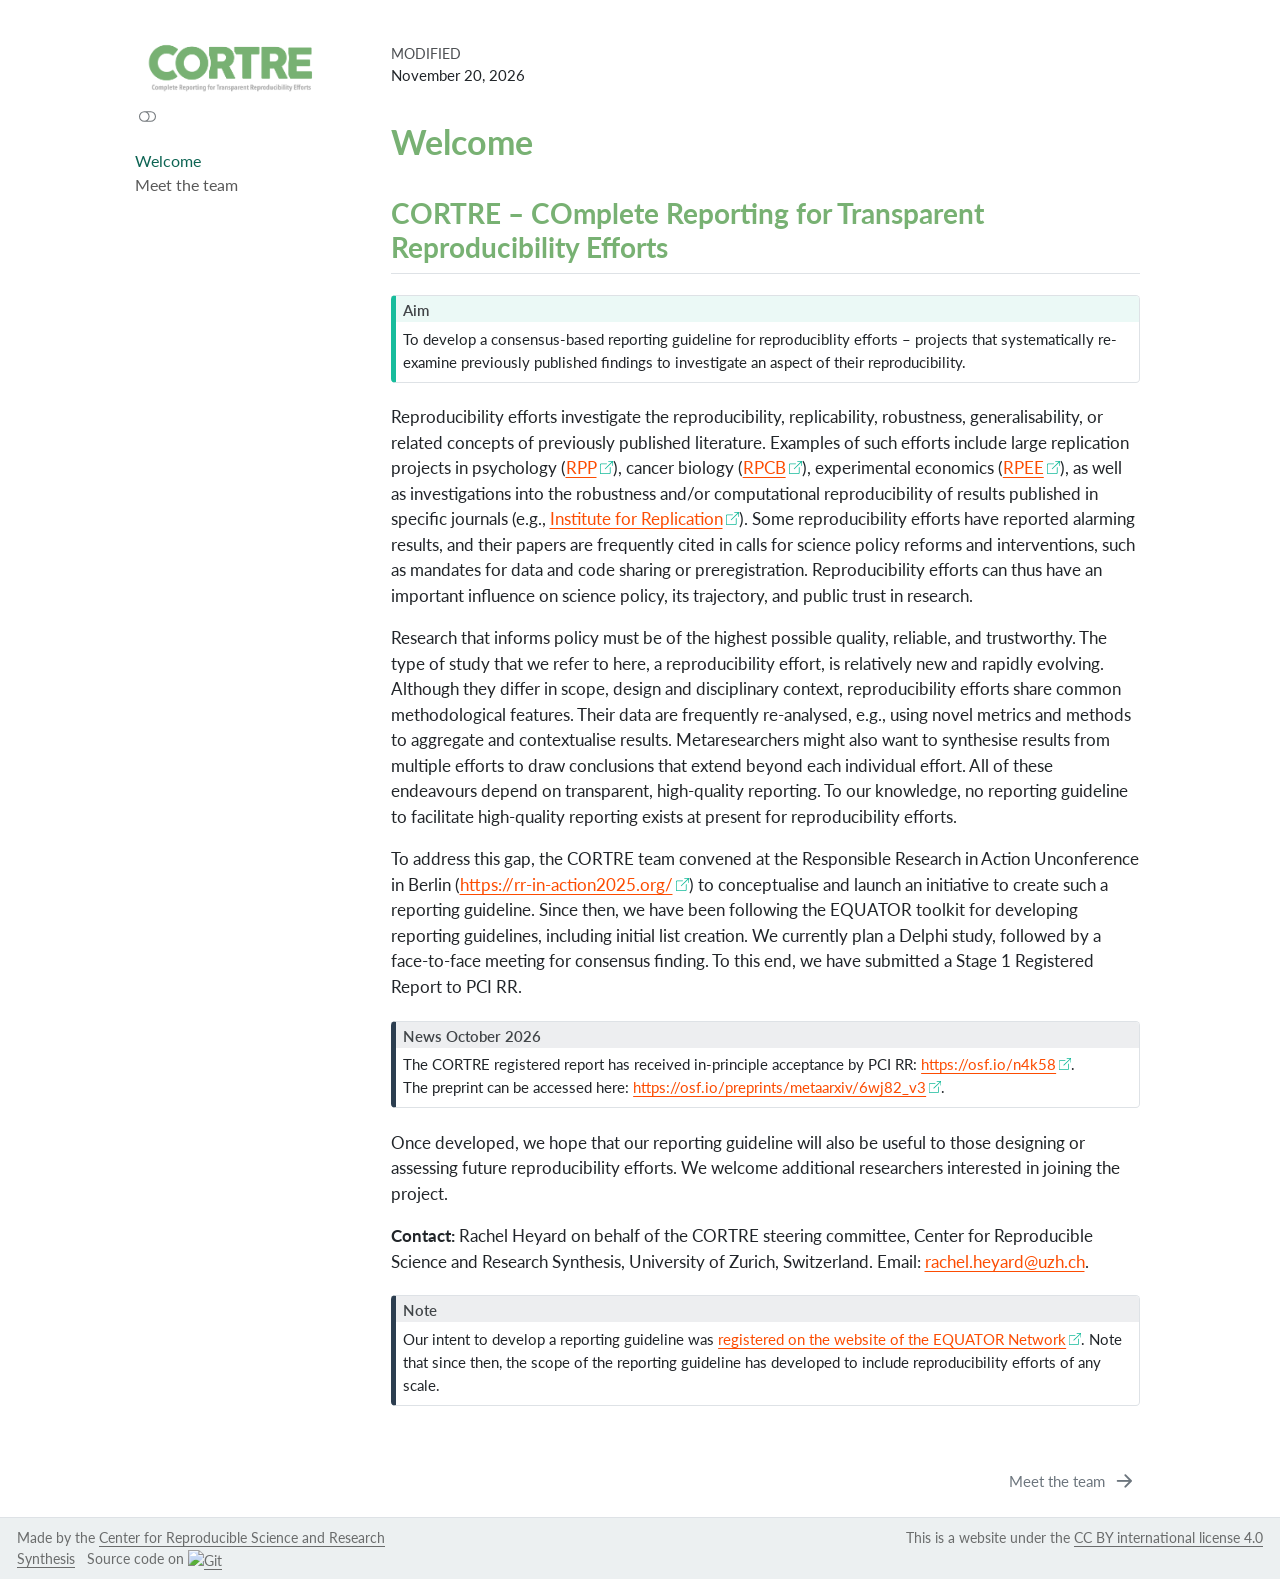
==== commit 0847a543: "Built site for gh-pages" ====
--- a/index.html
+++ b/index.html
@@ -362,7 +362,7 @@
 </div>
 </div>
 <div class="callout-body-container callout-body">
-<p>The CORTRE registered report has received in-principle acceptance by PCI RR: <a href="https://osf.io/n4k58" class="external" target="_blank">https://osf.io/n4k58</a></p>
+<p>The CORTRE registered report has received in-principle acceptance by PCI RR: <a href="https://osf.io/n4k58" class="external" target="_blank">https://osf.io/n4k58</a>. <br> The preprint can be accessed here: <a href="https://osf.io/preprints/metaarxiv/6wj82_v3" class="external" target="_blank">https://osf.io/preprints/metaarxiv/6wj82_v3</a>.</p>
 </div>
 </div>
 <p>Once developed, we hope that our reporting guideline will also be useful to those designing or assessing future reproducibility efforts. We welcome additional researchers interested in joining the project.</p>
